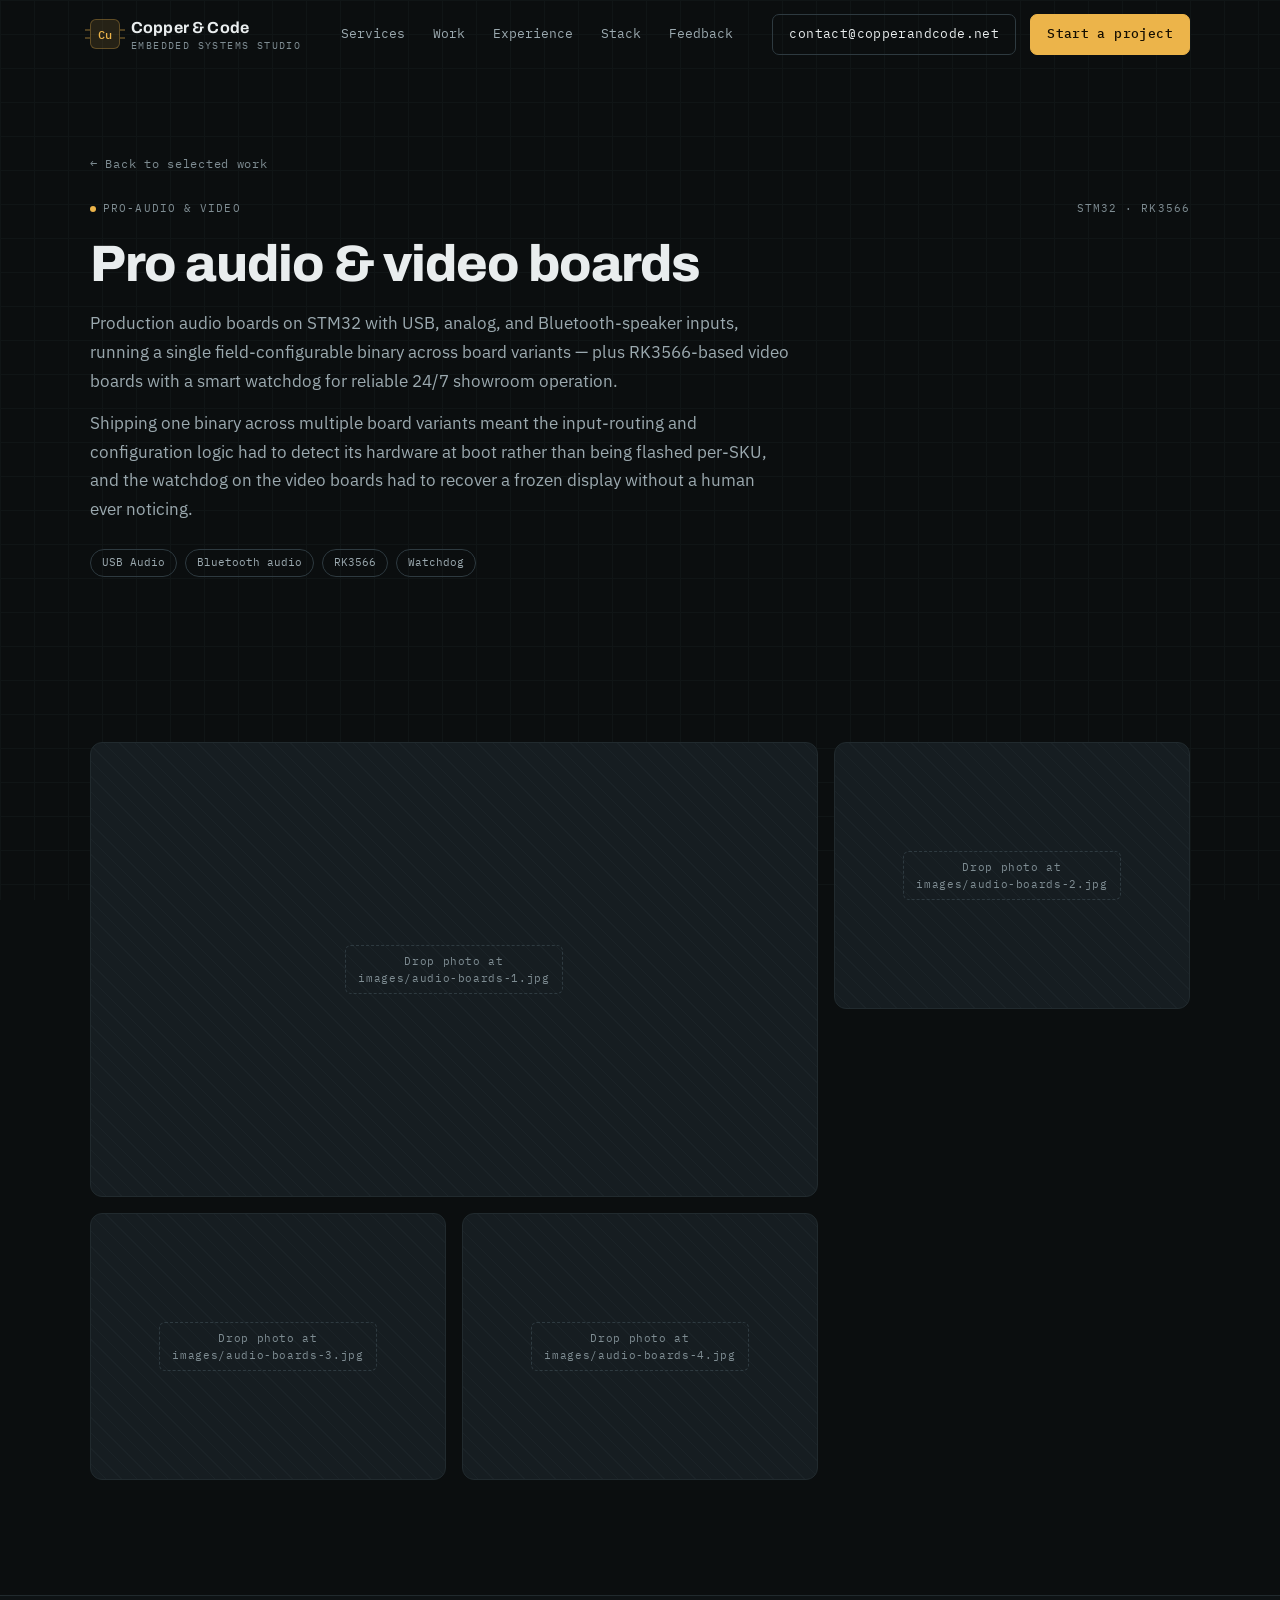
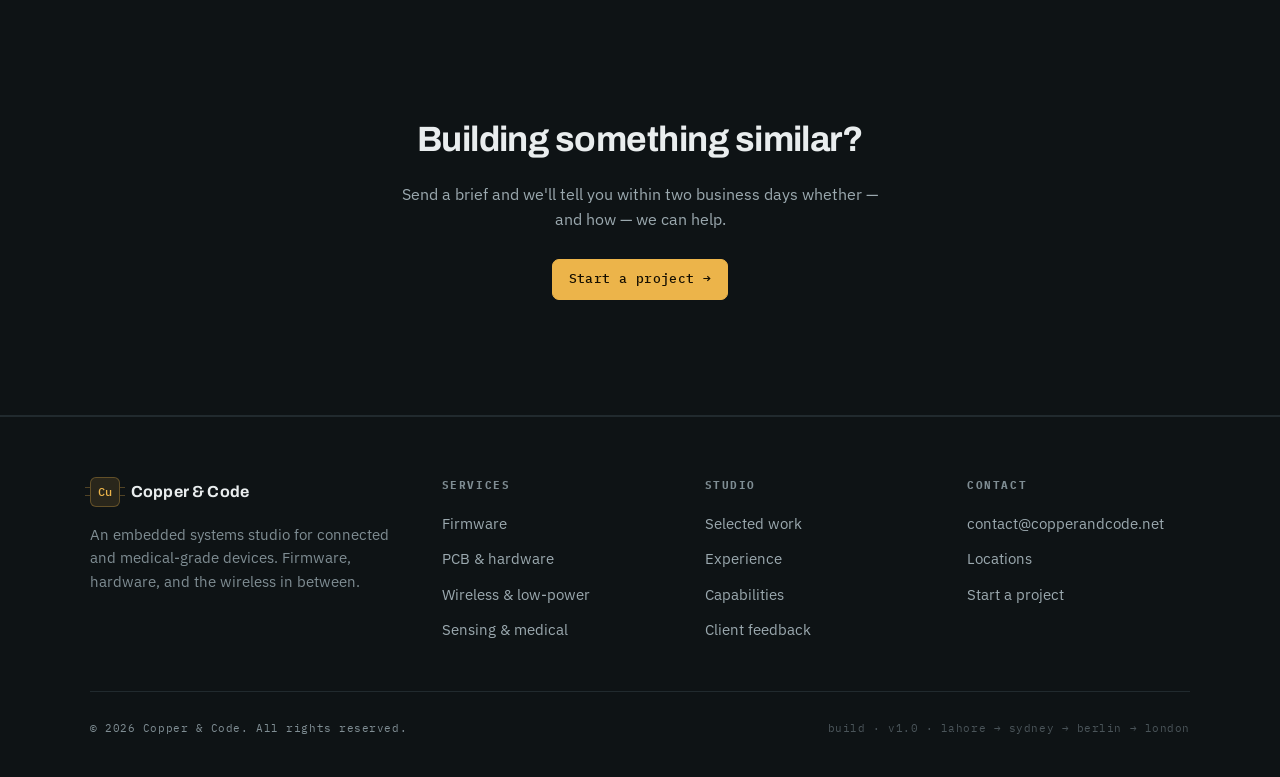
==== work/audio-video-boards.html @ 173a975a "email switch" ====
<!DOCTYPE html>
<html lang="en">
<head>
<meta charset="UTF-8">
<meta name="viewport" content="width=device-width, initial-scale=1.0">
<title>Pro Audio &amp; Video Boards — Copper &amp; Code</title>
<meta name="description" content="Production audio boards on STM32 with USB, analog, and Bluetooth-speaker inputs, plus RK3566-based video boards for 24/7 showroom operation.">
<link rel="preconnect" href="https://fonts.googleapis.com">
<link rel="preconnect" href="https://fonts.gstatic.com" crossorigin>
<link href="https://fonts.googleapis.com/css2?family=Archivo:wght@500;600;700;800&family=IBM+Plex+Mono:wght@400;500&family=IBM+Plex+Sans:wght@400;500;600&display=swap" rel="stylesheet">
<link rel="stylesheet" href="../styles.css">
</head>
<body>

<nav class="nav" id="nav">
  <div class="nav-inner">
    <a href="../index.html#top" class="brand">
      <span class="chip">Cu</span>
      <span>Copper&nbsp;&amp;&nbsp;Code<small>Embedded Systems Studio</small></span>
    </a>
    <div class="nav-links" id="navLinks">
      <a href="../index.html#services">Services</a>
      <a href="../index.html#work">Work</a>
      <a href="../index.html#experience">Experience</a>
      <a href="../index.html#stack">Stack</a>
      <a href="../index.html#feedback">Feedback</a>
    </div>
    <div class="nav-cta">
      <a href="../index.html#contact" class="btn btn-ghost">contact@copperandcode.net</a>
      <a href="../index.html#contact" class="btn btn-primary">Start a project</a>
      <button class="hamburger" id="hamburger" aria-label="Toggle menu" aria-expanded="false">
        <span></span><span></span><span></span>
      </button>
    </div>
  </div>
</nav>

<header class="detail-hero">
  <div class="wrap">
    <a class="detail-back reveal" href="../index.html#work">← Back to selected work</a>
    <div class="work-meta reveal"><span><span class="dot"></span>Pro-audio &amp; video</span><span>STM32 · RK3566</span></div>
    <h1 class="reveal">Pro audio &amp; video boards</h1>
    <p class="detail-lede reveal">Production audio boards on STM32 with USB, analog, and Bluetooth-speaker inputs, running a single field-configurable binary across board variants — plus RK3566-based video boards with a smart watchdog for reliable 24/7 showroom operation.</p>
    <p class="detail-lede reveal">Shipping one binary across multiple board variants meant the input-routing and configuration logic had to detect its hardware at boot rather than being flashed per-SKU, and the watchdog on the video boards had to recover a frozen display without a human ever noticing.</p>
    <div class="tags reveal"><span class="tag">USB Audio</span><span class="tag">Bluetooth audio</span><span class="tag">RK3566</span><span class="tag">Watchdog</span></div>
  </div>
</header>

<section class="section">
  <div class="wrap">
    <div class="gallery reveal">
      <div class="gallery-item wide">
        <span class="media-hint">Drop photo at<br>images/audio-boards-1.jpg</span>
        <img src="../images/audio-boards-1.jpg" alt="Pro audio and video boards — photo 1" loading="lazy" onerror="this.style.display='none'">
      </div>
      <div class="gallery-item">
        <span class="media-hint">Drop photo at<br>images/audio-boards-2.jpg</span>
        <img src="../images/audio-boards-2.jpg" alt="Pro audio and video boards — photo 2" loading="lazy" onerror="this.style.display='none'">
      </div>
      <div class="gallery-item">
        <span class="media-hint">Drop photo at<br>images/audio-boards-3.jpg</span>
        <img src="../images/audio-boards-3.jpg" alt="Pro audio and video boards — photo 3" loading="lazy" onerror="this.style.display='none'">
      </div>
      <div class="gallery-item">
        <span class="media-hint">Drop photo at<br>images/audio-boards-4.jpg</span>
        <img src="../images/audio-boards-4.jpg" alt="Pro audio and video boards — photo 4" loading="lazy" onerror="this.style.display='none'">
      </div>
    </div>
  </div>
</section>

<section class="section alt">
  <div class="wrap detail-cta reveal">
    <h2>Building something similar?</h2>
    <p>Send a brief and we'll tell you within two business days whether — and how — we can help.</p>
    <a href="../index.html#contact" class="btn btn-primary">Start a project →</a>
  </div>
</section>

<footer class="footer">
  <div class="wrap">
    <div class="footer-grid">
      <div class="footer-brand">
        <a href="../index.html#top" class="brand"><span class="chip">Cu</span><span>Copper&nbsp;&amp;&nbsp;Code</span></a>
        <p>An embedded systems studio for connected and medical-grade devices. Firmware, hardware, and the wireless in between.</p>
      </div>
      <div>
        <h4>Services</h4>
        <ul>
          <li><a href="../index.html#services">Firmware</a></li>
          <li><a href="../index.html#services">PCB &amp; hardware</a></li>
          <li><a href="../index.html#services">Wireless &amp; low-power</a></li>
          <li><a href="../index.html#services">Sensing &amp; medical</a></li>
        </ul>
      </div>
      <div>
        <h4>Studio</h4>
        <ul>
          <li><a href="../index.html#work">Selected work</a></li>
          <li><a href="../index.html#experience">Experience</a></li>
          <li><a href="../index.html#stack">Capabilities</a></li>
          <li><a href="../index.html#feedback">Client feedback</a></li>
        </ul>
      </div>
      <div>
        <h4>Contact</h4>
        <ul>
          <li><a href="mailto:contact@copperandcode.net">contact@copperandcode.net</a></li>
          <li><a href="../index.html#studio">Locations</a></li>
          <li><a href="../index.html#contact">Start a project</a></li>
        </ul>
      </div>
    </div>
    <div class="footer-bottom">
      <p>© 2026 Copper &amp; Code. All rights reserved.</p>
      <span class="build">build · v1.0 · lahore → sydney → berlin → london</span>
    </div>
  </div>
</footer>

<script src="../main.js"></script>
</body>
</html>
---- styles.css ----
:root{
  --ink:#0B0E0F;
  --ink-2:#0E1315;
  --panel:#12181B;
  --panel-2:#161D21;
  --line:#212A2E;
  --line-2:#2E3A40;
  --mist:#7F8D93;
  --mist-2:#9BA9AF;
  --paper:#E9EDEE;
  --gold:#ECB44A;
  --gold-2:#F4C766;
  --gold-soft:rgba(236,180,74,0.12);
  --gold-line:rgba(236,180,74,0.30);
  --font-display:'Archivo',system-ui,sans-serif;
  --font-body:'IBM Plex Sans',system-ui,sans-serif;
  --font-mono:'IBM Plex Mono',ui-monospace,monospace;
  --maxw:1180px;
  --pad:clamp(20px,5vw,40px);
}

*{box-sizing:border-box;margin:0;padding:0}
html{scroll-behavior:smooth}
body{
  font-family:var(--font-body);
  background:var(--ink);
  color:var(--paper);
  line-height:1.6;
  -webkit-font-smoothing:antialiased;
  overflow-x:hidden;
}
/* faint engineering-paper graticule over the whole page */
body::before{
  content:"";
  position:fixed;
  inset:0;
  background-image:
    linear-gradient(var(--line) 1px,transparent 1px),
    linear-gradient(90deg,var(--line) 1px,transparent 1px);
  background-size:34px 34px;
  opacity:.28;
  pointer-events:none;
  z-index:0;
}
img{max-width:100%;display:block}
a{color:inherit;text-decoration:none}
button{font-family:inherit;cursor:pointer}

.wrap{max-width:var(--maxw);margin:0 auto;padding-left:var(--pad);padding-right:var(--pad);position:relative;z-index:1}

.mono{font-family:var(--font-mono)}
.eyebrow{
  font-family:var(--font-mono);
  font-size:12px;
  letter-spacing:.18em;
  text-transform:uppercase;
  color:var(--gold);
}
:focus-visible{outline:2px solid var(--gold);outline-offset:3px;border-radius:2px}

/* ---------- NAV ---------- */
.nav{
  position:fixed;top:0;left:0;right:0;z-index:50;
  transition:background .3s ease,border-color .3s ease,backdrop-filter .3s ease;
  border-bottom:1px solid transparent;
}
.nav.scrolled{
  background:rgba(11,14,15,.82);
  backdrop-filter:blur(12px);
  border-bottom:1px solid var(--line);
}
.nav-inner{max-width:var(--maxw);margin:0 auto;padding:14px var(--pad);display:flex;align-items:center;justify-content:space-between;gap:20px}
.brand{display:flex;align-items:center;gap:11px;font-family:var(--font-display);font-weight:700;letter-spacing:.01em;font-size:16px}
.chip{
  width:30px;height:30px;flex:none;
  border:1.5px solid var(--gold-line);
  border-radius:6px;
  display:grid;place-items:center;
  font-family:var(--font-mono);font-size:12px;font-weight:500;color:var(--gold);
  background:var(--gold-soft);
  position:relative;
}
.chip::before,.chip::after{content:"";position:absolute;width:5px;height:1.5px;background:var(--gold-line)}
.chip::before{left:-6px;top:9px;box-shadow:0 8px 0 var(--gold-line)}
.chip::after{right:-6px;top:9px;box-shadow:0 8px 0 var(--gold-line)}
.brand small{display:block;font-family:var(--font-mono);font-weight:400;font-size:10px;letter-spacing:.14em;color:var(--mist);text-transform:uppercase;margin-top:-3px}
.nav-links{display:flex;align-items:center;gap:28px}
.nav-links a{font-family:var(--font-mono);font-size:13px;color:var(--mist-2);transition:color .2s}
.nav-links a:hover{color:var(--paper)}
.btn{
  font-family:var(--font-mono);font-size:13px;letter-spacing:.03em;
  padding:9px 16px;border-radius:7px;transition:all .2s ease;display:inline-flex;align-items:center;gap:8px;
}
.btn-primary{background:var(--gold);color:#160F00;font-weight:500;border:1px solid var(--gold)}
.btn-primary:hover{background:var(--gold-2);border-color:var(--gold-2);box-shadow:0 0 24px var(--gold-soft)}
.btn-ghost{border:1px solid var(--line-2);color:var(--paper)}
.btn-ghost:hover{border-color:var(--gold-line);color:var(--gold)}
.nav-cta{display:flex;align-items:center;gap:14px}
.hamburger{display:none;width:40px;height:38px;border:1px solid var(--line-2);border-radius:7px;background:transparent;color:var(--paper);flex-direction:column;justify-content:center;align-items:center;gap:4px}
.hamburger span{display:block;width:16px;height:1.5px;background:currentColor;transition:.2s}

/* ---------- HERO ---------- */
.hero{padding:150px 0 60px}
.hero-eyebrow{margin-bottom:22px}
.hero h1{
  font-family:var(--font-display);
  font-weight:800;
  font-size:clamp(2.4rem,6.2vw,4.6rem);
  line-height:1.02;
  letter-spacing:-.02em;
  max-width:16ch;
}
.hero h1 em{font-style:normal;color:var(--gold)}
.hero-sub{margin-top:26px;font-size:clamp(1rem,1.6vw,1.18rem);color:var(--mist-2);max-width:60ch}
.hero-actions{margin-top:34px;display:flex;flex-wrap:wrap;gap:14px}
.hero-actions .btn{padding:13px 22px;font-size:14px}

/* hero readout panel */
.readout-panel{margin-top:50px;border:1px solid var(--line);border-radius:12px;overflow:hidden;background:var(--panel);box-shadow:0 24px 70px -50px rgba(0,0,0,.9)}
.readout-head{display:flex;justify-content:space-between;align-items:center;padding:13px 16px;border-bottom:1px solid var(--line);font-family:var(--font-mono);font-size:11px;letter-spacing:.12em;text-transform:uppercase}
.readout-head .rh-left{display:flex;align-items:center;gap:9px;color:var(--gold)}
.readout-head .rh-right{color:#4a5459}
.hero-readouts{display:grid;grid-template-columns:repeat(5,1fr);gap:1px;background:var(--line)}
.led{width:8px;height:8px;border-radius:50%;background:var(--gold);position:relative}
.led::after{content:"";position:absolute;inset:-4px;border-radius:50%;border:1px solid var(--gold);opacity:.6;animation:ping 2s ease-out infinite}
@keyframes ping{0%{transform:scale(.7);opacity:.7}80%,100%{transform:scale(2.1);opacity:0}}
.ro{background:var(--panel);padding:16px 18px}
.ro .k{font-family:var(--font-mono);font-size:10px;letter-spacing:.14em;color:var(--mist);text-transform:uppercase}
.ro .v{font-family:var(--font-mono);font-size:13px;color:var(--paper);margin-top:6px}
.ro .v b{color:var(--gold);font-weight:500}

/* ---------- TICKER ---------- */
.ticker{border-top:1px solid var(--line);border-bottom:1px solid var(--line);background:var(--ink-2);overflow:hidden;margin-top:64px;position:relative;z-index:1}
.ticker-track{display:flex;gap:0;white-space:nowrap;animation:scroll 40s linear infinite;width:max-content}
.ticker:hover .ticker-track{animation-play-state:paused}
.ticker-item{font-family:var(--font-mono);font-size:13px;color:var(--mist-2);padding:14px 26px;display:inline-flex;align-items:center;gap:26px}
.ticker-item::after{content:"◈";color:var(--gold);font-size:9px}
@keyframes scroll{from{transform:translateX(0)}to{transform:translateX(-50%)}}

/* ---------- SECTION SHELL ---------- */
.section{padding:clamp(72px,9vw,120px) 0;position:relative;z-index:1}
.section.alt{background:var(--ink-2);border-top:1px solid var(--line);border-bottom:1px solid var(--line)}
.sec-head{display:flex;align-items:flex-end;justify-content:space-between;gap:30px;margin-bottom:52px;flex-wrap:wrap}
.sec-head .idx{font-family:var(--font-mono);font-size:12px;color:var(--gold);letter-spacing:.18em}
.sec-head h2{font-family:var(--font-display);font-weight:700;font-size:clamp(1.8rem,3.6vw,2.7rem);letter-spacing:-.015em;line-height:1.08;margin-top:12px;max-width:18ch}
.sec-head .lede{color:var(--mist-2);max-width:44ch;font-size:1rem}

/* ---------- SERVICES ---------- */
.svc-grid{display:grid;grid-template-columns:repeat(2,1fr);gap:1px;background:var(--line);border:1px solid var(--line);border-radius:14px;overflow:hidden}
.svc{background:var(--panel);padding:clamp(26px,3vw,40px);transition:background .25s ease;position:relative}
.svc:hover{background:var(--panel-2)}
.svc:hover .svc-ref{color:var(--gold);border-color:var(--gold-line)}
.svc-top{display:flex;align-items:center;gap:14px;margin-bottom:20px}
.svc-ref{font-family:var(--font-mono);font-size:12px;color:var(--mist);border:1px solid var(--line-2);border-radius:5px;padding:3px 8px;transition:.25s}
.svc h3{font-family:var(--font-display);font-weight:700;font-size:1.3rem;letter-spacing:-.01em}
.svc p{color:var(--mist-2);font-size:.97rem;margin-bottom:20px}
.tags{display:flex;flex-wrap:wrap;gap:8px}
.tag{font-family:var(--font-mono);font-size:11px;color:var(--mist-2);border:1px solid var(--line-2);border-radius:20px;padding:4px 11px}

/* ---------- WORK ---------- */
.work-grid{display:grid;grid-template-columns:repeat(2,1fr);gap:18px}
.work{
  border:1px solid var(--line);border-radius:14px;background:var(--panel);
  padding:clamp(24px,3vw,34px);transition:transform .3s ease,border-color .3s ease,box-shadow .3s ease;
  display:flex;flex-direction:column;gap:16px;
}
.work:hover{transform:translateY(-4px);border-color:var(--gold-line);box-shadow:0 24px 60px -40px rgba(236,180,74,.35)}
.work-meta{display:flex;justify-content:space-between;align-items:center;font-family:var(--font-mono);font-size:11px;letter-spacing:.1em;color:var(--mist);text-transform:uppercase}
.work-meta .dot{width:6px;height:6px;border-radius:50%;background:var(--gold);display:inline-block;margin-right:7px}
.work h3{font-family:var(--font-display);font-weight:700;font-size:1.35rem;letter-spacing:-.01em}
.work p{color:var(--mist-2);font-size:.96rem;flex:1}
.work-media{
  position:relative;aspect-ratio:16/10;border-radius:10px;overflow:hidden;
  background:var(--panel-2);border:1px solid var(--line);display:grid;place-items:center;
  background-image:repeating-linear-gradient(45deg,transparent 0 10px,rgba(46,58,64,.18) 10px 11px);
}
.media-hint{
  position:absolute;font-family:var(--font-mono);font-size:11px;letter-spacing:.06em;color:var(--mist);
  border:1px dashed var(--line-2);border-radius:6px;padding:7px 12px;text-align:center;line-height:1.5;
}
.work-media img{position:absolute;inset:0;width:100%;height:100%;object-fit:cover;display:block}

/* ---------- STACK MATRIX ---------- */
.matrix{border:1px solid var(--line);border-radius:14px;overflow:hidden}
.mrow{display:grid;grid-template-columns:200px 1fr;gap:0;border-bottom:1px solid var(--line);background:var(--panel)}
.mrow:last-child{border-bottom:none}
.mrow:hover{background:var(--panel-2)}
.mrow .mkey{padding:20px 24px;font-family:var(--font-mono);font-size:12px;letter-spacing:.08em;color:var(--gold);text-transform:uppercase;border-right:1px solid var(--line);display:flex;align-items:center}
.mrow .mval{padding:18px 24px;display:flex;flex-wrap:wrap;gap:8px;align-items:center}

/* ---------- PROCESS ---------- */
.steps{display:flex;flex-direction:column}
.step{display:grid;grid-template-columns:110px 1fr;gap:clamp(20px,4vw,60px);padding:30px 0;border-top:1px solid var(--line);align-items:baseline}
.step:last-child{border-bottom:1px solid var(--line)}
.step-n{font-family:var(--font-mono);font-size:14px;color:var(--gold);letter-spacing:.05em;position:relative;padding-left:20px}
.step-n::before{content:"";position:absolute;left:0;top:6px;width:8px;height:8px;background:var(--gold);border-radius:1px}
.step-body h3{font-family:var(--font-display);font-weight:700;font-size:1.4rem;letter-spacing:-.01em;margin-bottom:8px}
.step-body p{color:var(--mist-2);max-width:60ch}

/* ---------- LOCATIONS ---------- */
.loc-lede{color:var(--mist-2);max-width:56ch;margin-bottom:44px;font-size:1.05rem}
.loc-grid{display:grid;grid-template-columns:repeat(4,1fr);gap:16px}
.loc{border:1px solid var(--line);border-radius:12px;background:var(--panel);padding:24px;transition:border-color .25s}
.loc:hover{border-color:var(--gold-line)}
.loc.hq{border-color:var(--gold-line);background:linear-gradient(180deg,var(--gold-soft),var(--panel))}
.loc-role{font-family:var(--font-mono);font-size:10px;letter-spacing:.16em;text-transform:uppercase;color:var(--gold);margin-bottom:16px;display:flex;align-items:center;gap:7px}
.loc-city{font-family:var(--font-display);font-weight:700;font-size:1.3rem}
.loc-country{font-family:var(--font-mono);font-size:12px;color:var(--mist);margin-top:2px}
.loc-addr{color:var(--mist-2);font-size:.9rem;margin-top:16px;line-height:1.5}
.loc-tz{font-family:var(--font-mono);font-size:11px;color:var(--mist);margin-top:14px;padding-top:14px;border-top:1px solid var(--line);letter-spacing:.06em}

/* ---------- CONTACT ---------- */
.contact-grid{display:grid;grid-template-columns:.85fr 1.15fr;gap:clamp(32px,5vw,72px);align-items:start}
.contact-info h2{font-family:var(--font-display);font-weight:700;font-size:clamp(1.9rem,3.8vw,2.8rem);letter-spacing:-.015em;line-height:1.05}
.contact-info p{color:var(--mist-2);margin-top:20px;max-width:38ch}
.contact-direct{margin-top:36px;border:1px solid var(--line);border-radius:12px;background:var(--panel);padding:22px}
.contact-direct .k{font-family:var(--font-mono);font-size:11px;letter-spacing:.14em;color:var(--mist);text-transform:uppercase}
.contact-direct a{font-family:var(--font-mono);font-size:15px;color:var(--gold);margin-top:6px;display:inline-block}
.status{display:flex;align-items:center;gap:10px;margin-top:22px;font-family:var(--font-mono);font-size:12px;color:var(--mist-2);letter-spacing:.05em}

form{display:grid;gap:16px}
.field{display:grid;gap:7px}
.frow{display:grid;grid-template-columns:1fr 1fr;gap:16px}
label{font-family:var(--font-mono);font-size:11px;letter-spacing:.12em;text-transform:uppercase;color:var(--mist)}
input,select,textarea{
  font-family:var(--font-body);font-size:15px;color:var(--paper);
  background:var(--panel-2);border:1px solid var(--line-2);border-radius:8px;
  padding:13px 14px;transition:border-color .2s,box-shadow .2s;width:100%;
}
input::placeholder,textarea::placeholder{color:#5a656a}
input:focus,select:focus,textarea:focus{outline:none;border-color:var(--gold-line);box-shadow:0 0 0 3px var(--gold-soft)}
textarea{resize:vertical;min-height:120px}
select{appearance:none;background-image:url("data:image/svg+xml,%3Csvg xmlns='http://www.w3.org/2000/svg' width='12' height='8' viewBox='0 0 12 8'%3E%3Cpath fill='%23ECB44A' d='M6 8 0 0h12z'/%3E%3C/svg%3E");background-repeat:no-repeat;background-position:right 16px center;padding-right:40px}
.submit{margin-top:4px}
.submit .btn-primary{width:100%;justify-content:center;padding:15px;font-size:14px}
.form-note{font-family:var(--font-mono);font-size:12px;color:var(--gold);min-height:18px;letter-spacing:.03em}

/* ---------- WORK LINK CUE ---------- */
.work-open{margin-top:2px;font-family:var(--font-mono);font-size:11px;letter-spacing:.08em;text-transform:uppercase;color:var(--mist);display:flex;align-items:center;gap:6px;transition:color .25s ease,gap .25s ease}
.work:hover .work-open{color:var(--gold);gap:10px}

/* ---------- STATS ---------- */
.stats{display:grid;grid-template-columns:repeat(4,1fr);gap:1px;background:var(--line);border:1px solid var(--line);border-radius:12px;overflow:hidden;margin-bottom:38px}
.stat{background:var(--panel);padding:24px 22px}
.stat .num{font-family:var(--font-display);font-weight:800;font-size:clamp(1.5rem,2.4vw,2rem);color:var(--gold);letter-spacing:-.01em;line-height:1}
.stat .lbl{font-family:var(--font-mono);font-size:11px;color:var(--mist);letter-spacing:.08em;text-transform:uppercase;margin-top:10px;line-height:1.4}

/* ---------- EXPERIENCE ---------- */
.xp-intro{color:var(--mist-2);max-width:64ch;font-size:1.05rem;margin-bottom:34px}
.xp{border:1px solid var(--line);border-radius:14px;overflow:hidden}
.xp-row{display:grid;grid-template-columns:250px 1fr;border-bottom:1px solid var(--line);background:var(--panel);transition:background .25s ease}
.xp-row:last-child{border-bottom:none}
.xp-row:hover{background:var(--panel-2)}
.xp-left{padding:24px;border-right:1px solid var(--line)}
.xp-when{font-family:var(--font-mono);font-size:11px;color:var(--gold);letter-spacing:.06em}
.xp-co{font-family:var(--font-display);font-weight:700;font-size:1.05rem;margin-top:7px;line-height:1.25}
.xp-right{padding:24px}
.xp-role{font-family:var(--font-mono);font-size:12px;color:var(--paper);letter-spacing:.03em;margin-bottom:8px}
.xp-right p{color:var(--mist-2);font-size:.95rem;max-width:64ch}
.xp-edu{margin-top:24px;font-family:var(--font-mono);font-size:12px;color:var(--mist);letter-spacing:.03em;line-height:1.7}
.xp-edu b{color:var(--gold);font-weight:500}

/* ---------- TESTIMONIALS ---------- */
.quotes{display:grid;grid-template-columns:repeat(3,1fr);gap:16px;margin-bottom:54px}
.quote{border:1px solid var(--line);border-radius:14px;background:var(--panel);padding:28px;display:flex;flex-direction:column;gap:18px;transition:border-color .25s ease}
.quote:hover{border-color:var(--gold-line)}
.quote-stars{color:var(--gold);font-size:14px;letter-spacing:3px}
.quote p{color:var(--paper);font-size:1rem;line-height:1.6;flex:1}
.quote-by{border-top:1px solid var(--line);padding-top:16px}
.quote-name{font-family:var(--font-display);font-weight:700;font-size:1rem}
.quote-role{font-family:var(--font-mono);font-size:11px;color:var(--mist);letter-spacing:.05em;margin-top:4px}

/* ---------- FEEDBACK FORM ---------- */
.feedback-form{border:1px solid var(--line);border-radius:14px;background:var(--panel);padding:clamp(26px,4vw,42px);max-width:740px;margin:0 auto}
.fb-head{margin-bottom:24px}
.fb-head h3{font-family:var(--font-display);font-weight:700;font-size:1.5rem;letter-spacing:-.01em}
.fb-head p{color:var(--mist-2);margin-top:9px;font-size:.95rem;max-width:52ch}
.stars{display:flex;gap:8px}
.star{width:38px;height:38px;border:1px solid var(--line-2);border-radius:8px;background:var(--panel-2);color:#3a444a;font-size:17px;display:grid;place-items:center;transition:.15s ease}
.star:hover{border-color:var(--gold-line);color:var(--gold-2)}
.star.on{color:var(--gold);border-color:var(--gold-line);background:var(--gold-soft)}

@media(max-width:900px){
  .stats{grid-template-columns:repeat(2,1fr)}
  .quotes{grid-template-columns:1fr}
  .xp-row{grid-template-columns:1fr}
  .xp-left{border-right:none;border-bottom:1px solid var(--line)}
}

/* ---------- FOOTER ---------- */
.footer{border-top:1px solid var(--line);padding:60px 0 40px;background:var(--ink-2);position:relative;z-index:1}
.footer-grid{display:grid;grid-template-columns:1.4fr 1fr 1fr 1fr;gap:40px;margin-bottom:48px}
.footer-brand p{color:var(--mist);font-size:.92rem;margin-top:16px;max-width:34ch}
.footer h4{font-family:var(--font-mono);font-size:11px;letter-spacing:.14em;text-transform:uppercase;color:var(--mist);margin-bottom:16px}
.footer ul{list-style:none;display:grid;gap:10px}
.footer ul a{color:var(--mist-2);font-size:.92rem;transition:color .2s}
.footer ul a:hover{color:var(--gold)}
.footer-bottom{border-top:1px solid var(--line);padding-top:28px;display:flex;justify-content:space-between;align-items:center;flex-wrap:wrap;gap:14px}
.footer-bottom p,.footer-bottom .build{font-family:var(--font-mono);font-size:11px;color:var(--mist);letter-spacing:.05em}
.footer-bottom .build{color:#4a5459}

/* ---------- REVEAL ---------- */
.reveal{opacity:0;transform:translateY(22px);transition:opacity .7s cubic-bezier(.2,.7,.3,1),transform .7s cubic-bezier(.2,.7,.3,1)}
.reveal.in{opacity:1;transform:none}

/* ---------- RESPONSIVE ---------- */
@media(max-width:900px){
  .nav-links{
    position:absolute;top:100%;left:0;right:0;
    flex-direction:column;align-items:flex-start;gap:0;
    background:rgba(11,14,15,.97);backdrop-filter:blur(12px);
    border-bottom:1px solid var(--line);
    max-height:0;overflow:hidden;transition:max-height .3s ease;
  }
  .nav-links.open{max-height:340px}
  .nav-links a{padding:16px var(--pad);width:100%;border-top:1px solid var(--line);font-size:14px}
  .hamburger{display:flex}
  .nav-cta .btn-ghost{display:none}
  .svc-grid,.work-grid{grid-template-columns:1fr}
  .loc-grid{grid-template-columns:repeat(2,1fr)}
  .hero-readouts{grid-template-columns:repeat(2,1fr)}
  .contact-grid{grid-template-columns:1fr}
  .footer-grid{grid-template-columns:1fr 1fr}
  .mrow{grid-template-columns:1fr}
  .mrow .mkey{border-right:none;border-bottom:1px solid var(--line);padding-bottom:14px}
}
@media(max-width:560px){
  .frow{grid-template-columns:1fr}
  .loc-grid,.footer-grid{grid-template-columns:1fr}
  .step{grid-template-columns:1fr;gap:12px}
  .brand small{display:none}
}

@media(prefers-reduced-motion:reduce){
  html{scroll-behavior:auto}
  *{animation:none!important;transition:none!important}
  .reveal{opacity:1;transform:none}
  .led::after{display:none}
}

/* ---------- PROJECT DETAIL ---------- */
.detail-hero{padding:150px 0 50px}
.detail-back{font-family:var(--font-mono);font-size:12px;color:var(--mist);letter-spacing:.06em;display:inline-flex;align-items:center;gap:7px;transition:color .2s}
.detail-back:hover{color:var(--gold)}
.detail-hero h1{font-family:var(--font-display);font-weight:800;font-size:clamp(2rem,4.4vw,3.2rem);line-height:1.06;letter-spacing:-.02em;max-width:22ch;margin-top:20px}
.detail-lede{margin-top:18px;font-size:1.05rem;color:var(--mist-2);max-width:70ch;line-height:1.7}
.detail-lede + .detail-lede{margin-top:14px}
.detail-hero .tags{margin-top:26px}
.detail-hero .work-meta{margin-top:24px}

.gallery{display:grid;grid-template-columns:repeat(3,1fr);gap:16px}
.gallery-item{
  position:relative;aspect-ratio:4/3;border-radius:12px;overflow:hidden;
  background:var(--panel-2);border:1px solid var(--line);display:grid;place-items:center;
  background-image:repeating-linear-gradient(45deg,transparent 0 10px,rgba(46,58,64,.18) 10px 11px);
}
.gallery-item.wide{grid-column:span 2;aspect-ratio:8/5}
.gallery-item img{position:absolute;inset:0;width:100%;height:100%;object-fit:cover;display:block}

.detail-cta{text-align:center}
.detail-cta h2{font-family:var(--font-display);font-weight:700;font-size:clamp(1.6rem,3vw,2.2rem);letter-spacing:-.015em}
.detail-cta p{color:var(--mist-2);margin:14px auto 26px;max-width:50ch}

@media(max-width:900px){
  .gallery{grid-template-columns:1fr 1fr}
  .gallery-item.wide{grid-column:span 2}
}
@media(max-width:560px){
  .gallery{grid-template-columns:1fr}
  .gallery-item.wide{grid-column:span 1}
}
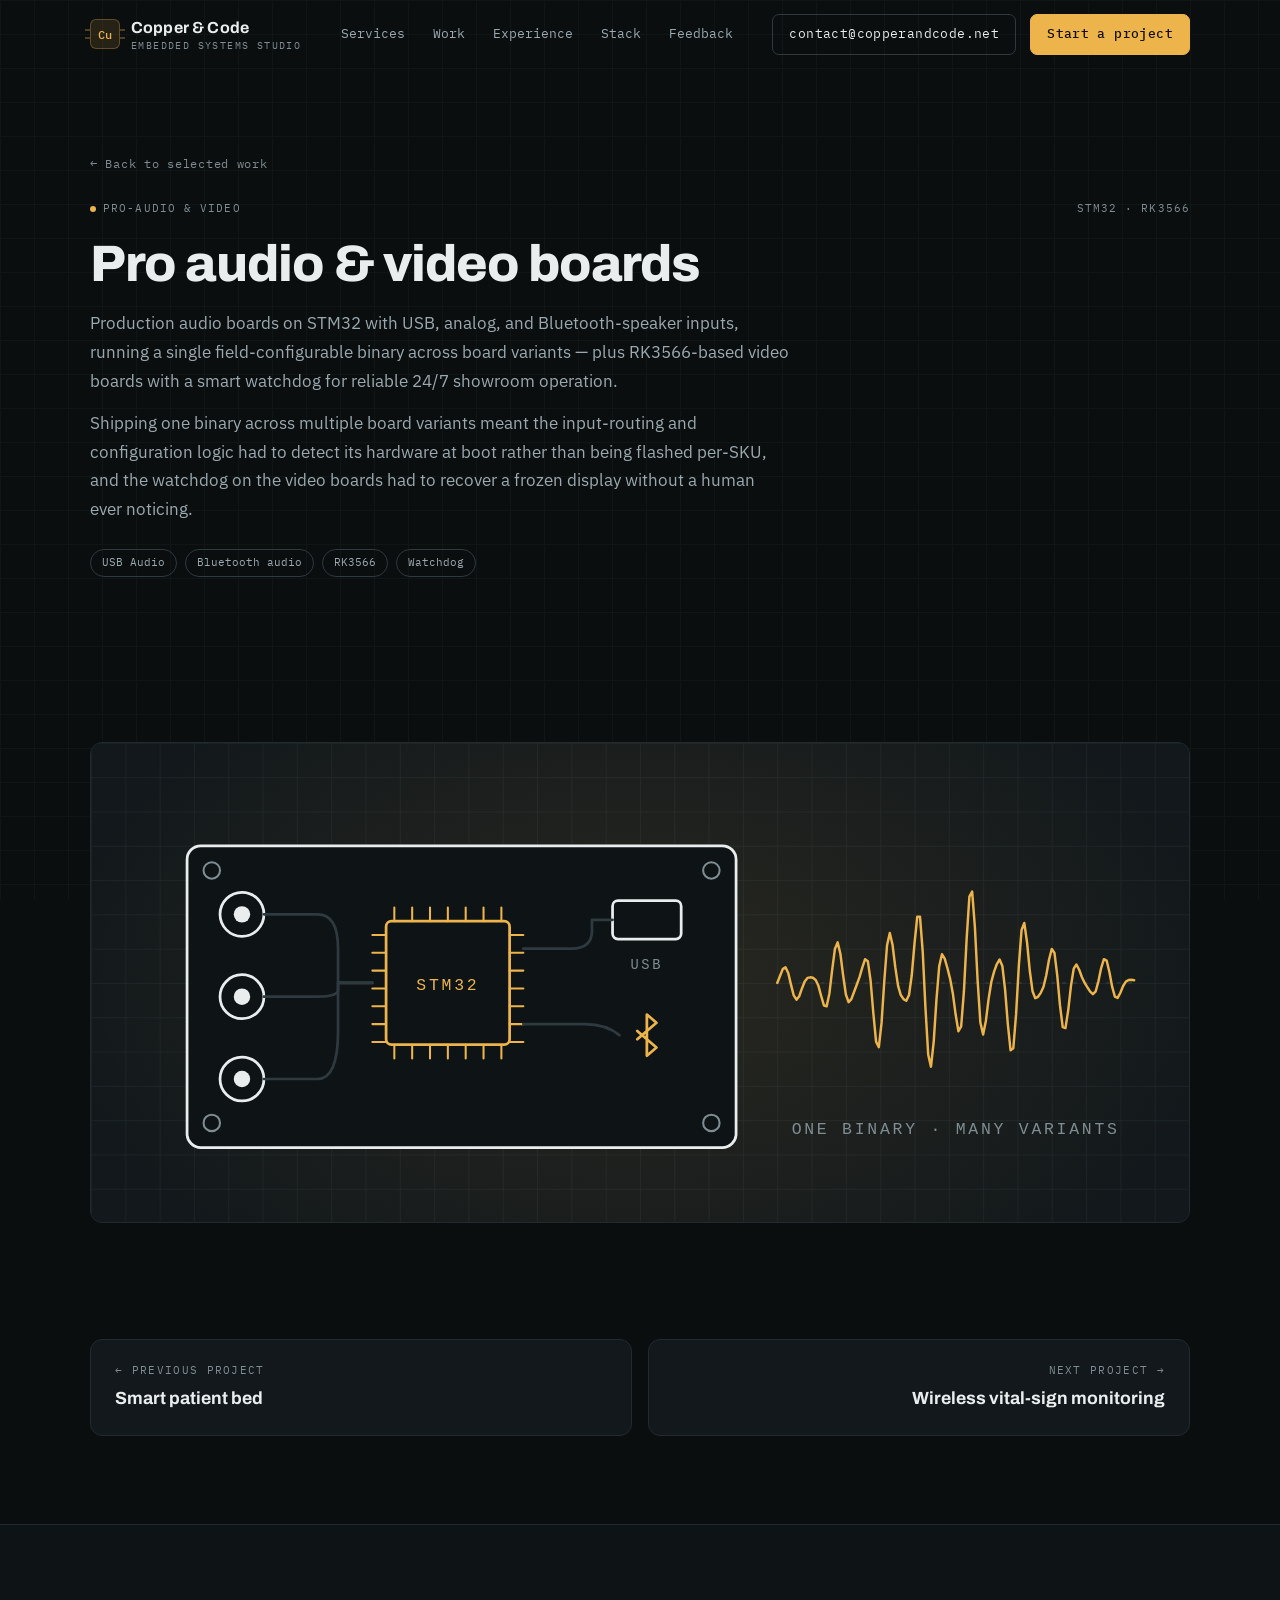
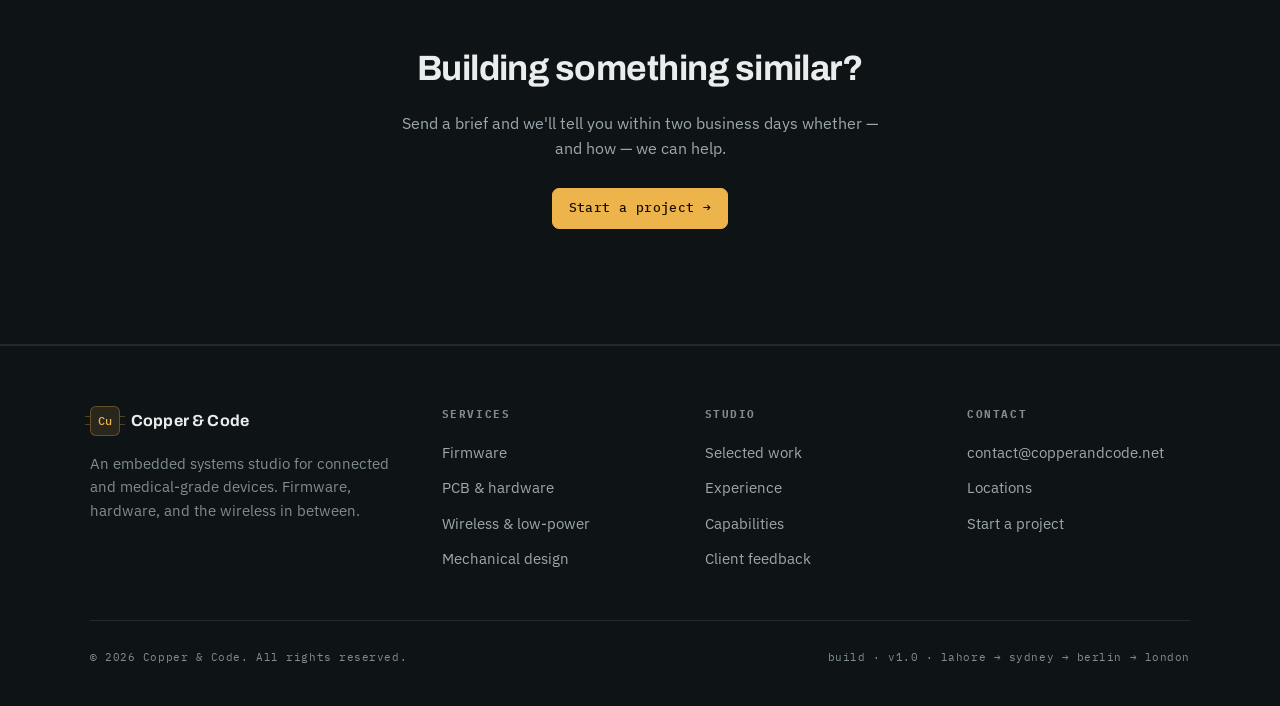
==== commit 837bfb6d: "modifications" ====
--- a/work/audio-video-boards.html
+++ b/work/audio-video-boards.html
@@ -9,8 +9,23 @@
 <link rel="preconnect" href="https://fonts.gstatic.com" crossorigin>
 <link href="https://fonts.googleapis.com/css2?family=Archivo:wght@500;600;700;800&family=IBM+Plex+Mono:wght@400;500&family=IBM+Plex+Sans:wght@400;500;600&display=swap" rel="stylesheet">
 <link rel="stylesheet" href="../styles.css">
+<link rel="icon" href="../favicon.svg" type="image/svg+xml">
+<link rel="canonical" href="https://copperandcode.net/work/audio-video-boards.html">
+<meta name="theme-color" content="#0B0E0F">
+<meta property="og:type" content="article">
+<meta property="og:site_name" content="Copper &amp; Code">
+<meta property="og:title" content="Pro Audio &amp; Video Boards — Copper &amp; Code">
+<meta property="og:description" content="Production audio boards on STM32 with USB, analog, and Bluetooth-speaker inputs, plus RK3566-based video boards for 24/7 showroom operation.">
+<meta property="og:url" content="https://copperandcode.net/work/audio-video-boards.html">
+<meta property="og:image" content="https://copperandcode.net/images/og/audio-video-boards.png">
+<meta property="og:image:width" content="1200">
+<meta property="og:image:height" content="630">
+<meta name="twitter:card" content="summary_large_image">
+<script>document.documentElement.classList.add('js')</script>
 </head>
 <body>
+
+<a class="skip" href="#main">Skip to content</a>
 
 <nav class="nav" id="nav">
   <div class="nav-inner">
@@ -24,16 +39,19 @@
       <a href="../index.html#experience">Experience</a>
       <a href="../index.html#stack">Stack</a>
       <a href="../index.html#feedback">Feedback</a>
+      <a href="../index.html#contact" class="menu-only">Contact</a>
     </div>
     <div class="nav-cta">
-      <a href="../index.html#contact" class="btn btn-ghost">contact@copperandcode.net</a>
+      <a href="mailto:contact@copperandcode.net" class="btn btn-ghost">contact@copperandcode.net</a>
       <a href="../index.html#contact" class="btn btn-primary">Start a project</a>
-      <button class="hamburger" id="hamburger" aria-label="Toggle menu" aria-expanded="false">
+      <button class="hamburger" id="hamburger" aria-label="Toggle menu" aria-controls="navLinks" aria-expanded="false">
         <span></span><span></span><span></span>
       </button>
     </div>
   </div>
 </nav>
+
+<main id="main">
 
 <header class="detail-hero">
   <div class="wrap">
@@ -46,28 +64,34 @@
   </div>
 </header>
 
-<section class="section">
+<section class="section gallery-section">
   <div class="wrap">
     <div class="gallery reveal">
       <div class="gallery-item wide">
-        <span class="media-hint">Drop photo at<br>images/audio-boards-1.jpg</span>
-        <img src="../images/audio-boards-1.jpg" alt="Pro audio and video boards — photo 1" loading="lazy" onerror="this.style.display='none'">
+        <img src="../images/audio-video-boards.svg" alt="Illustration: STM32 audio board with jacks, USB and Bluetooth" loading="lazy" onerror="this.parentNode.classList.add('no-img')">
       </div>
       <div class="gallery-item">
         <span class="media-hint">Drop photo at<br>images/audio-boards-2.jpg</span>
-        <img src="../images/audio-boards-2.jpg" alt="Pro audio and video boards — photo 2" loading="lazy" onerror="this.style.display='none'">
+        <img src="../images/audio-boards-2.jpg" alt="Pro audio and video boards — photo 2" loading="lazy" onerror="this.parentNode.classList.add('no-img')">
       </div>
       <div class="gallery-item">
         <span class="media-hint">Drop photo at<br>images/audio-boards-3.jpg</span>
-        <img src="../images/audio-boards-3.jpg" alt="Pro audio and video boards — photo 3" loading="lazy" onerror="this.style.display='none'">
+        <img src="../images/audio-boards-3.jpg" alt="Pro audio and video boards — photo 3" loading="lazy" onerror="this.parentNode.classList.add('no-img')">
       </div>
       <div class="gallery-item">
         <span class="media-hint">Drop photo at<br>images/audio-boards-4.jpg</span>
-        <img src="../images/audio-boards-4.jpg" alt="Pro audio and video boards — photo 4" loading="lazy" onerror="this.style.display='none'">
+        <img src="../images/audio-boards-4.jpg" alt="Pro audio and video boards — photo 4" loading="lazy" onerror="this.parentNode.classList.add('no-img')">
       </div>
     </div>
   </div>
 </section>
+
+<nav class="section pager-section" aria-label="More projects">
+  <div class="wrap pager">
+    <a class="prev" href="smart-patient-bed.html"><div class="pk">← Previous project</div><div class="pt">Smart patient bed</div></a>
+    <a class="next" href="vital-sign-monitoring.html"><div class="pk">Next project →</div><div class="pt">Wireless vital-sign monitoring</div></a>
+  </div>
+</nav>
 
 <section class="section alt">
   <div class="wrap detail-cta reveal">
@@ -76,6 +100,8 @@
     <a href="../index.html#contact" class="btn btn-primary">Start a project →</a>
   </div>
 </section>
+
+</main>
 
 <footer class="footer">
   <div class="wrap">
@@ -90,7 +116,7 @@
           <li><a href="../index.html#services">Firmware</a></li>
           <li><a href="../index.html#services">PCB &amp; hardware</a></li>
           <li><a href="../index.html#services">Wireless &amp; low-power</a></li>
-          <li><a href="../index.html#services">Sensing &amp; medical</a></li>
+          <li><a href="../index.html#services">Mechanical design</a></li>
         </ul>
       </div>
       <div>
--- a/styles.css
+++ b/styles.css
@@ -20,7 +20,7 @@
 }
 
 *{box-sizing:border-box;margin:0;padding:0}
-html{scroll-behavior:smooth}
+html{scroll-behavior:smooth;scroll-padding-top:72px}
 body{
   font-family:var(--font-body);
   background:var(--ink);
@@ -58,6 +58,17 @@
 }
 :focus-visible{outline:2px solid var(--gold);outline-offset:3px;border-radius:2px}
 
+/* skip link — visible only when focused */
+.skip{position:absolute;left:12px;top:-60px;z-index:100;background:var(--gold);color:#160F00;font-family:var(--font-mono);font-size:13px;padding:10px 14px;border-radius:7px;transition:top .2s}
+.skip:focus{top:12px}
+
+/* Authoring placeholders (bracketed copy, photo hints, unfilled media) are
+   shown only when previewing locally — main.js adds html.dev on localhost/file. */
+html:not(.dev) .placeholder,
+html:not(.dev) .media-hint,
+html:not(.dev) .no-img{display:none!important}
+.no-img img{display:none}
+
 /* ---------- NAV ---------- */
 .nav{
   position:fixed;top:0;left:0;right:0;z-index:50;
@@ -86,10 +97,12 @@
 .brand small{display:block;font-family:var(--font-mono);font-weight:400;font-size:10px;letter-spacing:.14em;color:var(--mist);text-transform:uppercase;margin-top:-3px}
 .nav-links{display:flex;align-items:center;gap:28px}
 .nav-links a{font-family:var(--font-mono);font-size:13px;color:var(--mist-2);transition:color .2s}
-.nav-links a:hover{color:var(--paper)}
+.nav-links a:hover,.nav-links a.active{color:var(--paper)}
+.nav-links a.active{box-shadow:inset 0 -1px 0 var(--gold)}
+.nav-links .menu-only{display:none}
 .btn{
   font-family:var(--font-mono);font-size:13px;letter-spacing:.03em;
-  padding:9px 16px;border-radius:7px;transition:all .2s ease;display:inline-flex;align-items:center;gap:8px;
+  padding:9px 16px;border-radius:7px;transition:all .2s ease;display:inline-flex;align-items:center;gap:8px;white-space:nowrap;
 }
 .btn-primary{background:var(--gold);color:#160F00;font-weight:500;border:1px solid var(--gold)}
 .btn-primary:hover{background:var(--gold-2);border-color:var(--gold-2);box-shadow:0 0 24px var(--gold-soft)}
@@ -98,6 +111,9 @@
 .nav-cta{display:flex;align-items:center;gap:14px}
 .hamburger{display:none;width:40px;height:38px;border:1px solid var(--line-2);border-radius:7px;background:transparent;color:var(--paper);flex-direction:column;justify-content:center;align-items:center;gap:4px}
 .hamburger span{display:block;width:16px;height:1.5px;background:currentColor;transition:.2s}
+.hamburger[aria-expanded="true"] span:nth-child(1){transform:translateY(5.5px) rotate(45deg)}
+.hamburger[aria-expanded="true"] span:nth-child(2){opacity:0}
+.hamburger[aria-expanded="true"] span:nth-child(3){transform:translateY(-5.5px) rotate(-45deg)}
 
 /* ---------- HERO ---------- */
 .hero{padding:150px 0 60px}
@@ -119,9 +135,10 @@
 .readout-panel{margin-top:50px;border:1px solid var(--line);border-radius:12px;overflow:hidden;background:var(--panel);box-shadow:0 24px 70px -50px rgba(0,0,0,.9)}
 .readout-head{display:flex;justify-content:space-between;align-items:center;padding:13px 16px;border-bottom:1px solid var(--line);font-family:var(--font-mono);font-size:11px;letter-spacing:.12em;text-transform:uppercase}
 .readout-head .rh-left{display:flex;align-items:center;gap:9px;color:var(--gold)}
-.readout-head .rh-right{color:#4a5459}
+.readout-head .rh-right{color:var(--mist)}
 .hero-readouts{display:grid;grid-template-columns:repeat(5,1fr);gap:1px;background:var(--line)}
 .led{width:8px;height:8px;border-radius:50%;background:var(--gold);position:relative}
+.led-sm{width:6px;height:6px}
 .led::after{content:"";position:absolute;inset:-4px;border-radius:50%;border:1px solid var(--gold);opacity:.6;animation:ping 2s ease-out infinite}
 @keyframes ping{0%{transform:scale(.7);opacity:.7}80%,100%{transform:scale(2.1);opacity:0}}
 .ro{background:var(--panel);padding:16px 18px}
@@ -141,7 +158,7 @@
 .section{padding:clamp(72px,9vw,120px) 0;position:relative;z-index:1}
 .section.alt{background:var(--ink-2);border-top:1px solid var(--line);border-bottom:1px solid var(--line)}
 .sec-head{display:flex;align-items:flex-end;justify-content:space-between;gap:30px;margin-bottom:52px;flex-wrap:wrap}
-.sec-head .idx{font-family:var(--font-mono);font-size:12px;color:var(--gold);letter-spacing:.18em}
+.sec-head .idx,.contact-info .idx{font-family:var(--font-mono);font-size:12px;color:var(--gold);letter-spacing:.18em}
 .sec-head h2{font-family:var(--font-display);font-weight:700;font-size:clamp(1.8rem,3.6vw,2.7rem);letter-spacing:-.015em;line-height:1.08;margin-top:12px;max-width:18ch}
 .sec-head .lede{color:var(--mist-2);max-width:44ch;font-size:1rem}
 
@@ -211,7 +228,7 @@
 
 /* ---------- CONTACT ---------- */
 .contact-grid{display:grid;grid-template-columns:.85fr 1.15fr;gap:clamp(32px,5vw,72px);align-items:start}
-.contact-info h2{font-family:var(--font-display);font-weight:700;font-size:clamp(1.9rem,3.8vw,2.8rem);letter-spacing:-.015em;line-height:1.05}
+.contact-info h2{margin-top:14px;font-family:var(--font-display);font-weight:700;font-size:clamp(1.9rem,3.8vw,2.8rem);letter-spacing:-.015em;line-height:1.05}
 .contact-info p{color:var(--mist-2);margin-top:20px;max-width:38ch}
 .contact-direct{margin-top:36px;border:1px solid var(--line);border-radius:12px;background:var(--panel);padding:22px}
 .contact-direct .k{font-family:var(--font-mono);font-size:11px;letter-spacing:.14em;color:var(--mist);text-transform:uppercase}
@@ -234,6 +251,8 @@
 .submit{margin-top:4px}
 .submit .btn-primary{width:100%;justify-content:center;padding:15px;font-size:14px}
 .form-note{font-family:var(--font-mono);font-size:12px;color:var(--gold);min-height:18px;letter-spacing:.03em}
+.form-note.err{color:#F08A7E}
+.label-opt{text-transform:none;letter-spacing:0;color:#5a656a}
 
 /* ---------- WORK LINK CUE ---------- */
 .work-open{margin-top:2px;font-family:var(--font-mono);font-size:11px;letter-spacing:.08em;text-transform:uppercase;color:var(--mist);display:flex;align-items:center;gap:6px;transition:color .25s ease,gap .25s ease}
@@ -262,6 +281,7 @@
 
 /* ---------- TESTIMONIALS ---------- */
 .quotes{display:grid;grid-template-columns:repeat(3,1fr);gap:16px;margin-bottom:54px}
+html:not(.dev) .quotes:not(:has(> .quote:not(.placeholder))){display:none}
 .quote{border:1px solid var(--line);border-radius:14px;background:var(--panel);padding:28px;display:flex;flex-direction:column;gap:18px;transition:border-color .25s ease}
 .quote:hover{border-color:var(--gold-line)}
 .quote-stars{color:var(--gold);font-size:14px;letter-spacing:3px}
@@ -276,7 +296,7 @@
 .fb-head h3{font-family:var(--font-display);font-weight:700;font-size:1.5rem;letter-spacing:-.01em}
 .fb-head p{color:var(--mist-2);margin-top:9px;font-size:.95rem;max-width:52ch}
 .stars{display:flex;gap:8px}
-.star{width:38px;height:38px;border:1px solid var(--line-2);border-radius:8px;background:var(--panel-2);color:#3a444a;font-size:17px;display:grid;place-items:center;transition:.15s ease}
+.star{width:38px;height:38px;border:1px solid var(--line-2);border-radius:8px;background:var(--panel-2);color:#5a656a;font-size:17px;display:grid;place-items:center;transition:.15s ease}
 .star:hover{border-color:var(--gold-line);color:var(--gold-2)}
 .star.on{color:var(--gold);border-color:var(--gold-line);background:var(--gold-soft)}
 
@@ -297,11 +317,11 @@
 .footer ul a:hover{color:var(--gold)}
 .footer-bottom{border-top:1px solid var(--line);padding-top:28px;display:flex;justify-content:space-between;align-items:center;flex-wrap:wrap;gap:14px}
 .footer-bottom p,.footer-bottom .build{font-family:var(--font-mono);font-size:11px;color:var(--mist);letter-spacing:.05em}
-.footer-bottom .build{color:#4a5459}
+.footer-bottom .build{color:var(--mist)}
 
 /* ---------- REVEAL ---------- */
-.reveal{opacity:0;transform:translateY(22px);transition:opacity .7s cubic-bezier(.2,.7,.3,1),transform .7s cubic-bezier(.2,.7,.3,1)}
-.reveal.in{opacity:1;transform:none}
+.js .reveal{opacity:0;transform:translateY(22px);transition:opacity .7s cubic-bezier(.2,.7,.3,1),transform .7s cubic-bezier(.2,.7,.3,1)}
+.js .reveal.in{opacity:1;transform:none}
 
 /* ---------- RESPONSIVE ---------- */
 @media(max-width:900px){
@@ -315,10 +335,12 @@
   .nav-links.open{max-height:340px}
   .nav-links a{padding:16px var(--pad);width:100%;border-top:1px solid var(--line);font-size:14px}
   .hamburger{display:flex}
+  .nav-links .menu-only{display:block}
   .nav-cta .btn-ghost{display:none}
   .svc-grid,.work-grid{grid-template-columns:1fr}
   .loc-grid{grid-template-columns:repeat(2,1fr)}
   .hero-readouts{grid-template-columns:repeat(2,1fr)}
+  .ro:last-child:nth-child(odd){grid-column:1/-1}
   .contact-grid{grid-template-columns:1fr}
   .footer-grid{grid-template-columns:1fr 1fr}
   .mrow{grid-template-columns:1fr}
@@ -331,10 +353,14 @@
   .brand small{display:none}
 }
 
+@media(max-width:430px){
+  .nav-cta .btn-primary{display:none}
+}
+
 @media(prefers-reduced-motion:reduce){
   html{scroll-behavior:auto}
   *{animation:none!important;transition:none!important}
-  .reveal{opacity:1;transform:none}
+  .js .reveal{opacity:1;transform:none}
   .led::after{display:none}
 }
 
@@ -355,12 +381,25 @@
   background-image:repeating-linear-gradient(45deg,transparent 0 10px,rgba(46,58,64,.18) 10px 11px);
 }
 .gallery-item.wide{grid-column:span 2;aspect-ratio:8/5}
+html:not(.dev) .gallery-section:not(:has(.gallery-item:not(.no-img))){display:none}
+/* only the cover illustration so far: show it as a full-width banner */
+html:not(.dev) .gallery:not(:has(.gallery-item:not(.wide):not(.no-img))) .gallery-item.wide{grid-column:1/-1;aspect-ratio:16/7}
 .gallery-item img{position:absolute;inset:0;width:100%;height:100%;object-fit:cover;display:block}
 
 .detail-cta{text-align:center}
 .detail-cta h2{font-family:var(--font-display);font-weight:700;font-size:clamp(1.6rem,3vw,2.2rem);letter-spacing:-.015em}
 .detail-cta p{color:var(--mist-2);margin:14px auto 26px;max-width:50ch}
 
+.section.pager-section{padding:0 0 clamp(56px,7vw,88px)}
+.pager{display:grid;grid-template-columns:1fr 1fr;gap:16px}
+.pager a{border:1px solid var(--line);border-radius:12px;background:var(--panel);padding:22px 24px;transition:border-color .25s ease}
+.pager a:hover{border-color:var(--gold-line)}
+.pager .pk{font-family:var(--font-mono);font-size:11px;letter-spacing:.12em;text-transform:uppercase;color:var(--mist)}
+.pager .pt{font-family:var(--font-display);font-weight:700;font-size:1.1rem;margin-top:6px}
+.pager .next{text-align:right}
+.pager a:hover .pk{color:var(--gold)}
+@media(max-width:560px){.pager{grid-template-columns:1fr}.pager .next{text-align:left}}
+
 @media(max-width:900px){
   .gallery{grid-template-columns:1fr 1fr}
   .gallery-item.wide{grid-column:span 2}
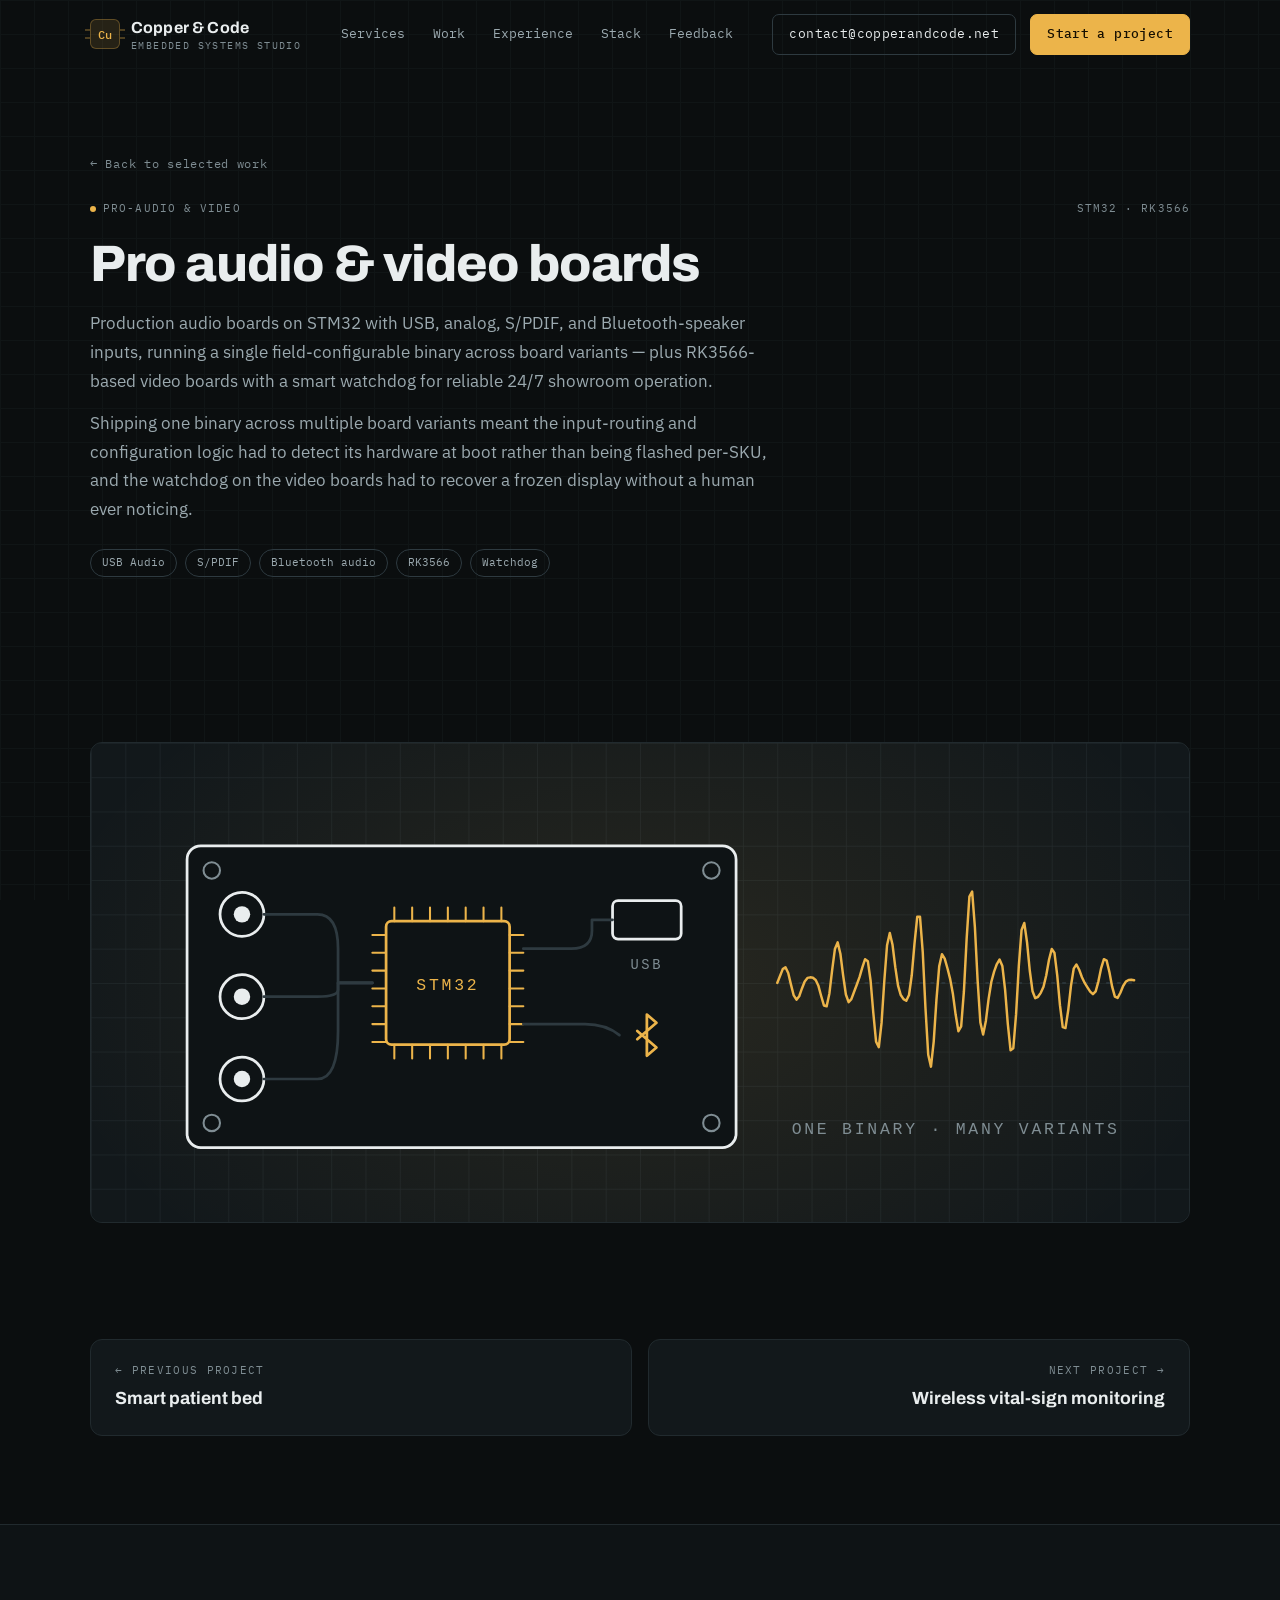
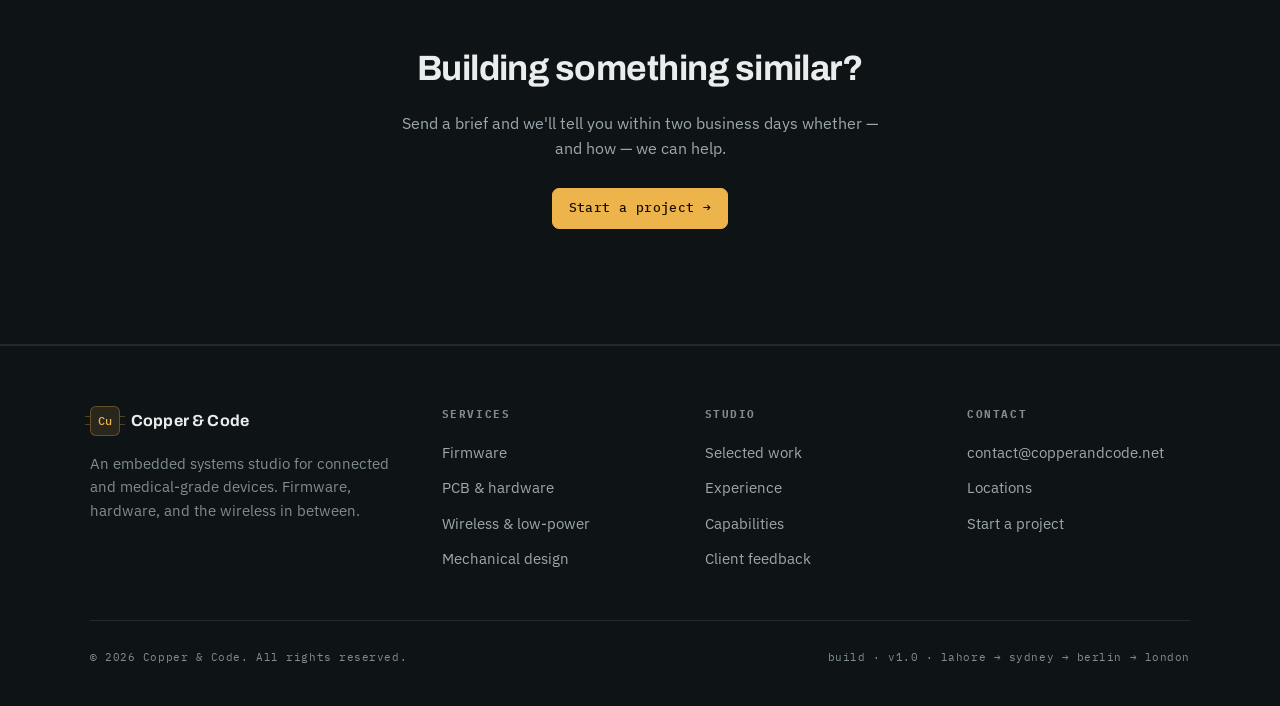
==== commit 45924e84: "updated new picrures of the projects" ====
--- a/work/audio-video-boards.html
+++ b/work/audio-video-boards.html
@@ -4,7 +4,7 @@
 <meta charset="UTF-8">
 <meta name="viewport" content="width=device-width, initial-scale=1.0">
 <title>Pro Audio &amp; Video Boards — Copper &amp; Code</title>
-<meta name="description" content="Production audio boards on STM32 with USB, analog, and Bluetooth-speaker inputs, plus RK3566-based video boards for 24/7 showroom operation.">
+<meta name="description" content="Production audio boards on STM32 with USB, analog, S/PDIF, and Bluetooth-speaker inputs, plus RK3566-based video boards for 24/7 showroom operation.">
 <link rel="preconnect" href="https://fonts.googleapis.com">
 <link rel="preconnect" href="https://fonts.gstatic.com" crossorigin>
 <link href="https://fonts.googleapis.com/css2?family=Archivo:wght@500;600;700;800&family=IBM+Plex+Mono:wght@400;500&family=IBM+Plex+Sans:wght@400;500;600&display=swap" rel="stylesheet">
@@ -15,7 +15,7 @@
 <meta property="og:type" content="article">
 <meta property="og:site_name" content="Copper &amp; Code">
 <meta property="og:title" content="Pro Audio &amp; Video Boards — Copper &amp; Code">
-<meta property="og:description" content="Production audio boards on STM32 with USB, analog, and Bluetooth-speaker inputs, plus RK3566-based video boards for 24/7 showroom operation.">
+<meta property="og:description" content="Production audio boards on STM32 with USB, analog, S/PDIF, and Bluetooth-speaker inputs, plus RK3566-based video boards for 24/7 showroom operation.">
 <meta property="og:url" content="https://copperandcode.net/work/audio-video-boards.html">
 <meta property="og:image" content="https://copperandcode.net/images/og/audio-video-boards.png">
 <meta property="og:image:width" content="1200">
@@ -58,9 +58,9 @@
     <a class="detail-back reveal" href="../index.html#work">← Back to selected work</a>
     <div class="work-meta reveal"><span><span class="dot"></span>Pro-audio &amp; video</span><span>STM32 · RK3566</span></div>
     <h1 class="reveal">Pro audio &amp; video boards</h1>
-    <p class="detail-lede reveal">Production audio boards on STM32 with USB, analog, and Bluetooth-speaker inputs, running a single field-configurable binary across board variants — plus RK3566-based video boards with a smart watchdog for reliable 24/7 showroom operation.</p>
+    <p class="detail-lede reveal">Production audio boards on STM32 with USB, analog, S/PDIF, and Bluetooth-speaker inputs, running a single field-configurable binary across board variants — plus RK3566-based video boards with a smart watchdog for reliable 24/7 showroom operation.</p>
     <p class="detail-lede reveal">Shipping one binary across multiple board variants meant the input-routing and configuration logic had to detect its hardware at boot rather than being flashed per-SKU, and the watchdog on the video boards had to recover a frozen display without a human ever noticing.</p>
-    <div class="tags reveal"><span class="tag">USB Audio</span><span class="tag">Bluetooth audio</span><span class="tag">RK3566</span><span class="tag">Watchdog</span></div>
+    <div class="tags reveal"><span class="tag">USB Audio</span><span class="tag">S/PDIF</span><span class="tag">Bluetooth audio</span><span class="tag">RK3566</span><span class="tag">Watchdog</span></div>
   </div>
 </header>
 
--- a/styles.css
+++ b/styles.css
@@ -385,6 +385,11 @@
 /* only the cover illustration so far: show it as a full-width banner */
 html:not(.dev) .gallery:not(:has(.gallery-item:not(.wide):not(.no-img))) .gallery-item.wide{grid-column:1/-1;aspect-ratio:16/7}
 .gallery-item img{position:absolute;inset:0;width:100%;height:100%;object-fit:cover;display:block}
+/* PCB renders: show the whole board on its own grey backdrop instead of cropping */
+.render{background:#DFDFDF}
+.render img{object-fit:contain}
+.gallery-item.strip{grid-column:1/-1;aspect-ratio:6/1}
+.gallery-item.full{grid-column:1/-1;aspect-ratio:5/2}
 
 .detail-cta{text-align:center}
 .detail-cta h2{font-family:var(--font-display);font-weight:700;font-size:clamp(1.6rem,3vw,2.2rem);letter-spacing:-.015em}
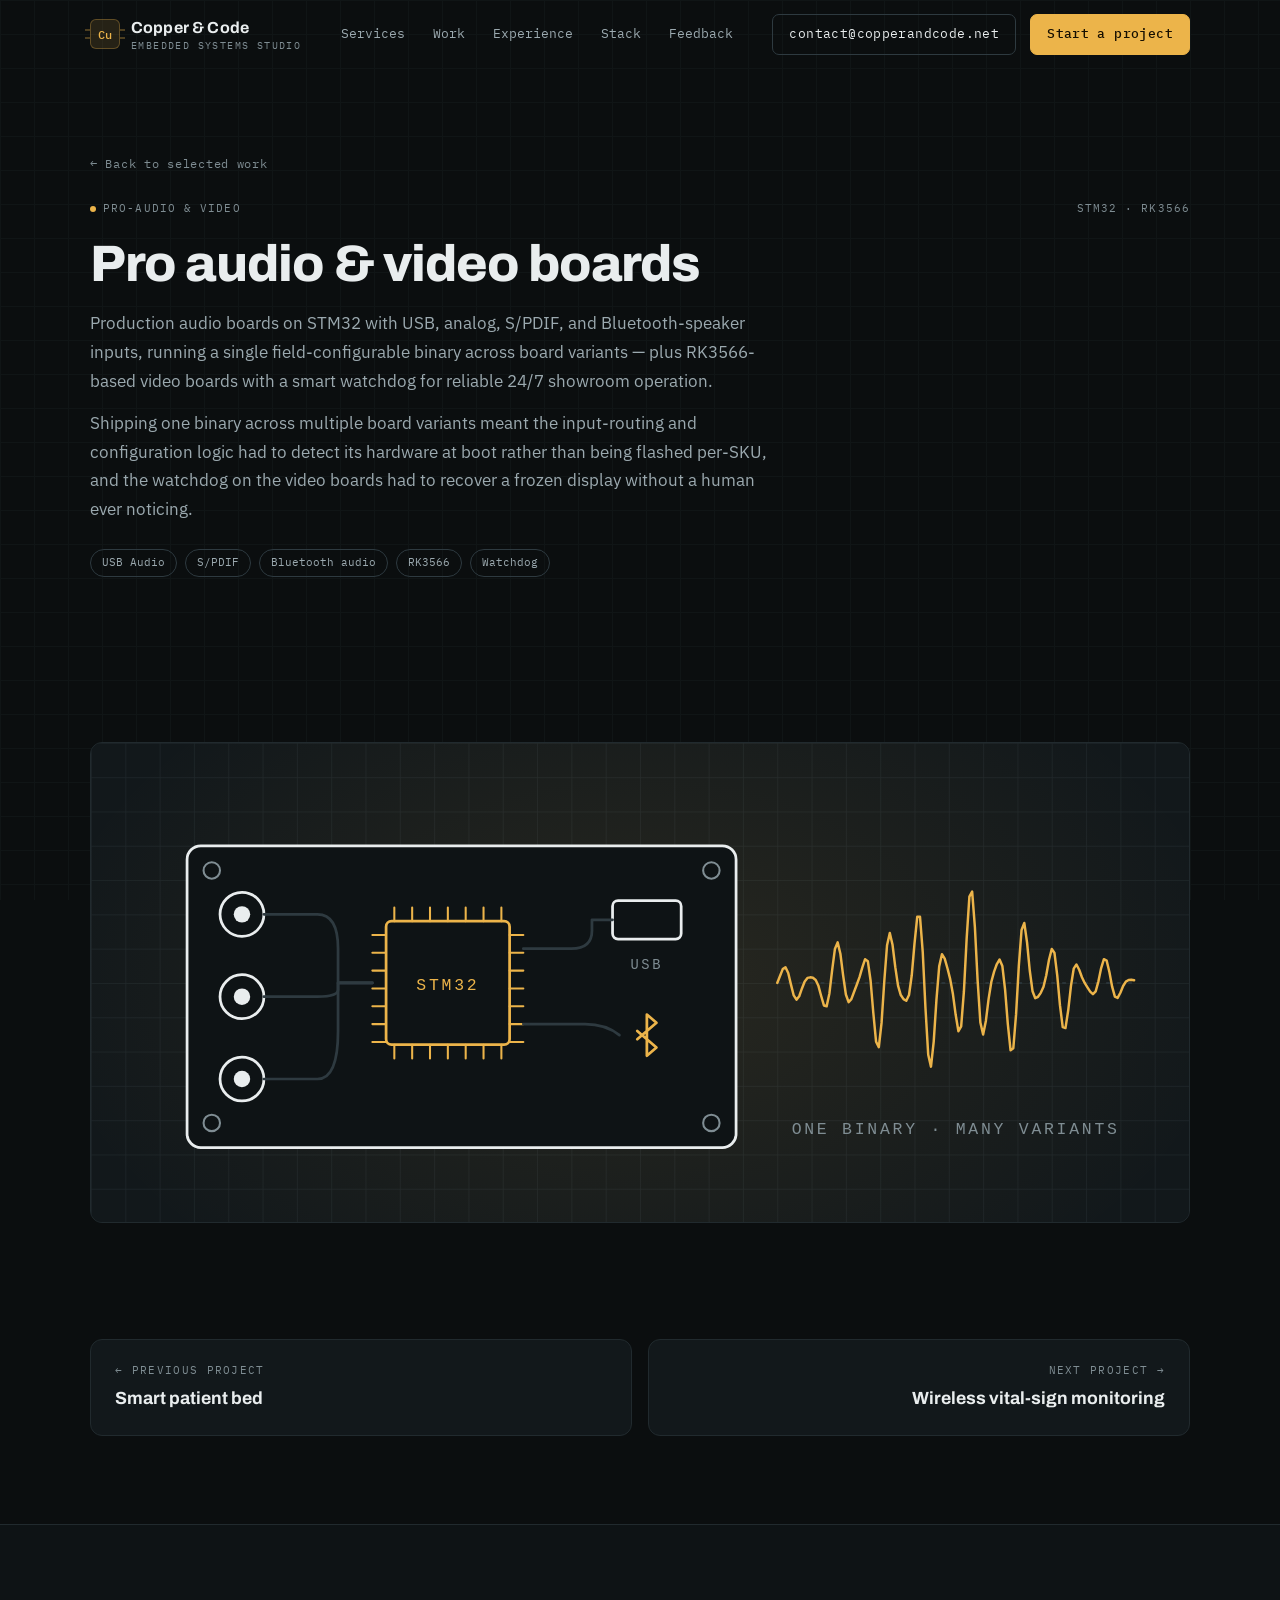
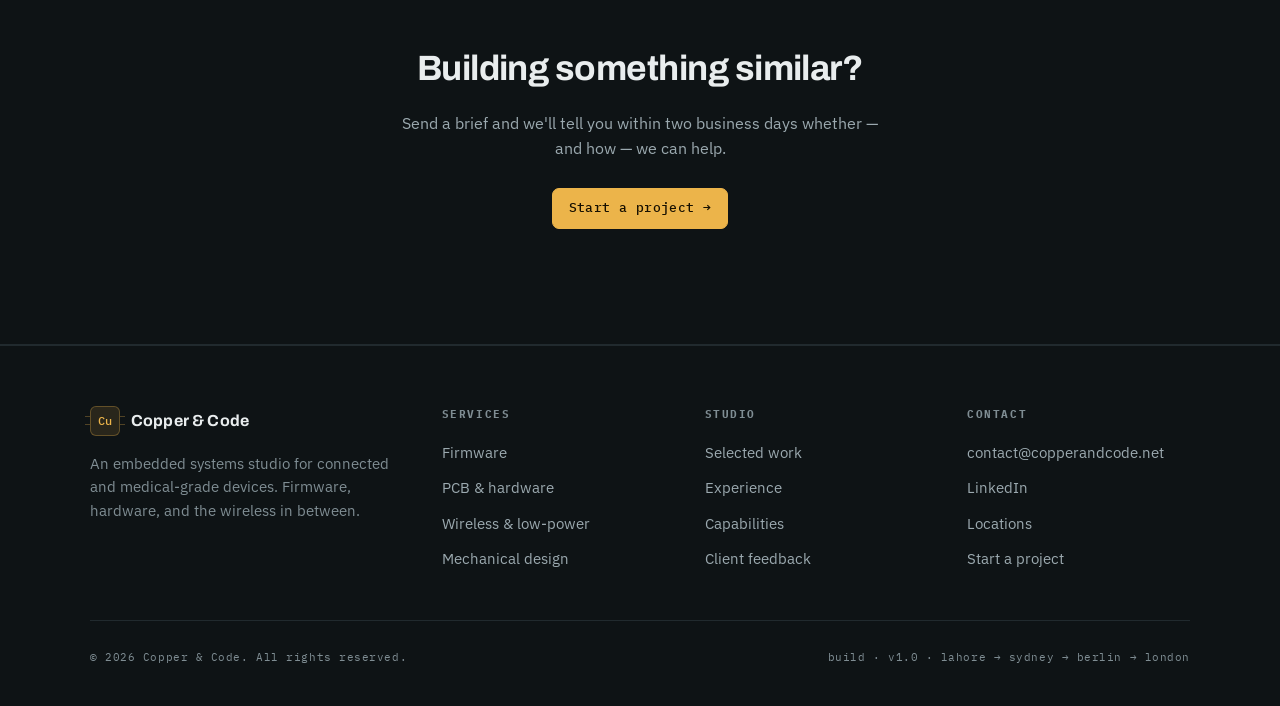
==== commit 05ac88aa: "linkedin" ====
--- a/work/audio-video-boards.html
+++ b/work/audio-video-boards.html
@@ -10,6 +10,7 @@
 <link href="https://fonts.googleapis.com/css2?family=Archivo:wght@500;600;700;800&family=IBM+Plex+Mono:wght@400;500&family=IBM+Plex+Sans:wght@400;500;600&display=swap" rel="stylesheet">
 <link rel="stylesheet" href="../styles.css">
 <link rel="icon" href="../favicon.svg" type="image/svg+xml">
+<link rel="apple-touch-icon" href="../apple-touch-icon.png">
 <link rel="canonical" href="https://copperandcode.net/work/audio-video-boards.html">
 <meta name="theme-color" content="#0B0E0F">
 <meta property="og:type" content="article">
@@ -21,6 +22,48 @@
 <meta property="og:image:width" content="1200">
 <meta property="og:image:height" content="630">
 <meta name="twitter:card" content="summary_large_image">
+<script type="application/ld+json">
+{
+  "@context": "https://schema.org",
+  "@graph": [
+    {
+      "@type": "CreativeWork",
+      "name": "Pro audio & video boards",
+      "description": "Production audio boards on STM32 with USB, analog, S/PDIF, and Bluetooth-speaker inputs, plus RK3566-based video boards for 24/7 showroom operation.",
+      "url": "https://copperandcode.net/work/audio-video-boards.html",
+      "image": "https://copperandcode.net/images/og/audio-video-boards.png",
+      "creator": {
+        "@type": "Organization",
+        "name": "Copper & Code",
+        "url": "https://copperandcode.net/"
+      }
+    },
+    {
+      "@type": "BreadcrumbList",
+      "itemListElement": [
+        {
+          "@type": "ListItem",
+          "position": 1,
+          "name": "Home",
+          "item": "https://copperandcode.net/"
+        },
+        {
+          "@type": "ListItem",
+          "position": 2,
+          "name": "Selected work",
+          "item": "https://copperandcode.net/#work"
+        },
+        {
+          "@type": "ListItem",
+          "position": 3,
+          "name": "Pro audio & video boards",
+          "item": "https://copperandcode.net/work/audio-video-boards.html"
+        }
+      ]
+    }
+  ]
+}
+</script>
 <script>document.documentElement.classList.add('js')</script>
 </head>
 <body>
@@ -132,6 +175,7 @@
         <h4>Contact</h4>
         <ul>
           <li><a href="mailto:contact@copperandcode.net">contact@copperandcode.net</a></li>
+          <li><a href="https://www.linkedin.com/company/copper-and-code/" target="_blank" rel="noopener">LinkedIn</a></li>
           <li><a href="../index.html#studio">Locations</a></li>
           <li><a href="../index.html#contact">Start a project</a></li>
         </ul>
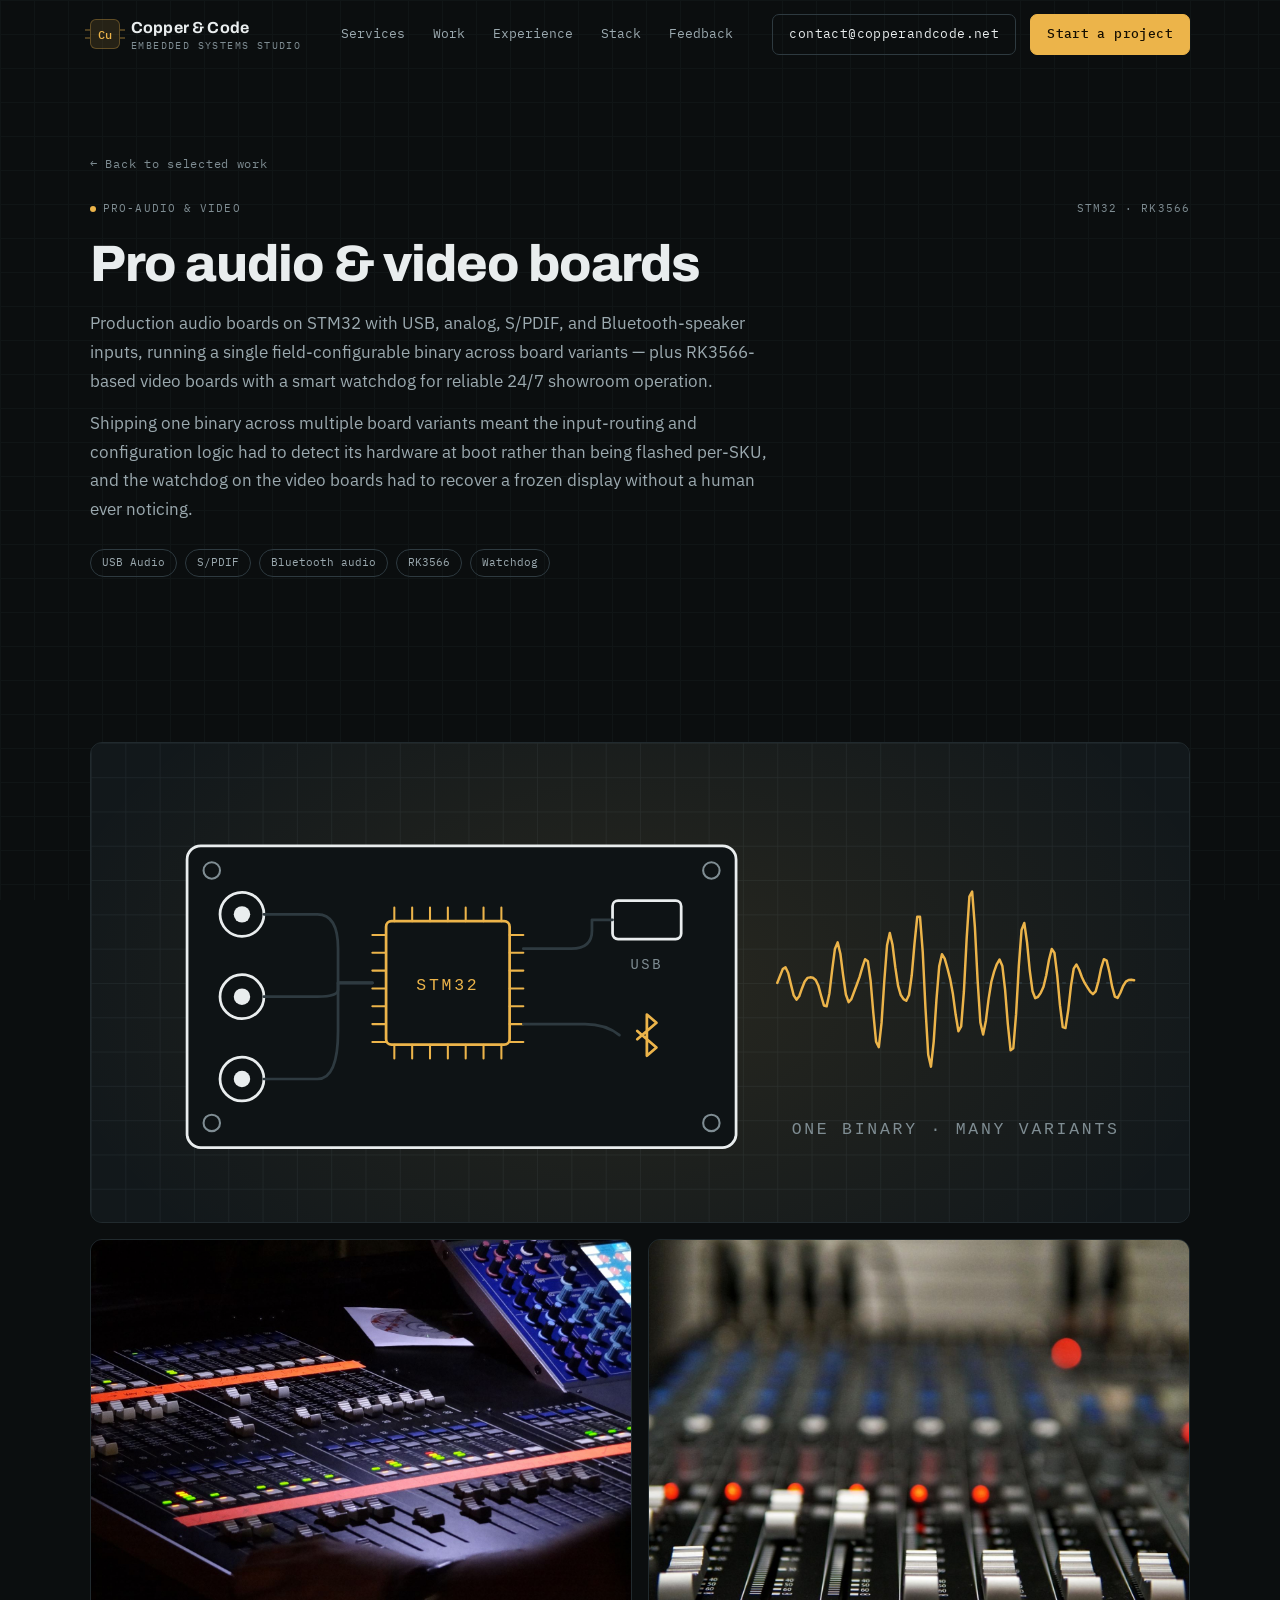
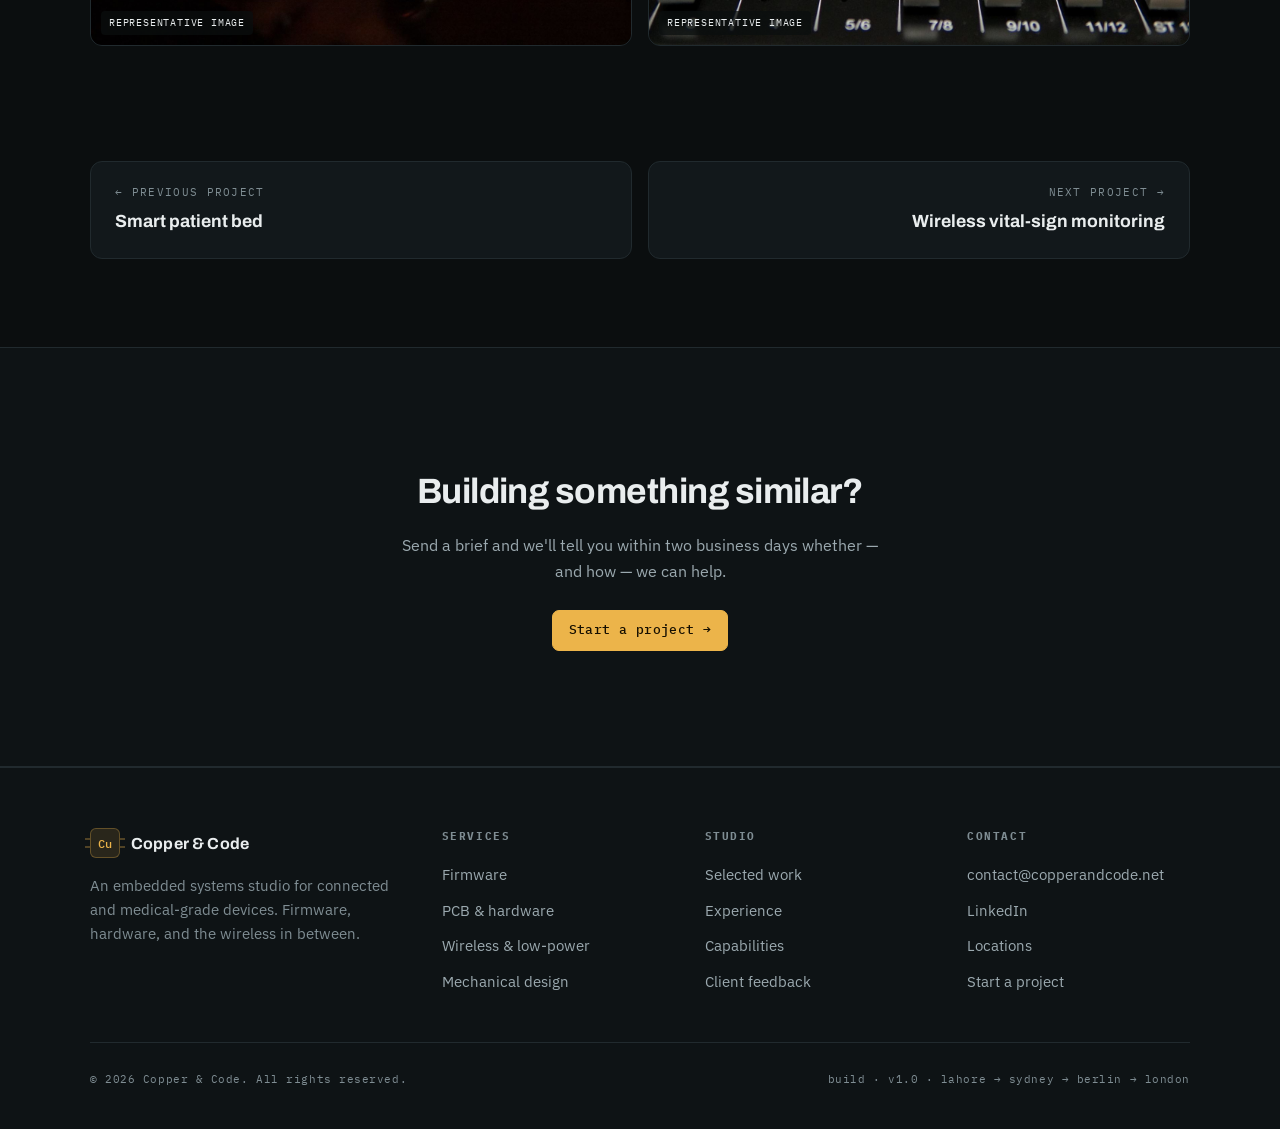
==== commit 13206a18: "new projects images" ====
--- a/work/audio-video-boards.html
+++ b/work/audio-video-boards.html
@@ -11,13 +11,13 @@
 <link rel="stylesheet" href="../styles.css">
 <link rel="icon" href="../favicon.svg" type="image/svg+xml">
 <link rel="apple-touch-icon" href="../apple-touch-icon.png">
-<link rel="canonical" href="https://copperandcode.net/work/audio-video-boards.html">
+<link rel="canonical" href="https://copperandcode.net/work/audio-video-boards">
 <meta name="theme-color" content="#0B0E0F">
 <meta property="og:type" content="article">
 <meta property="og:site_name" content="Copper &amp; Code">
 <meta property="og:title" content="Pro Audio &amp; Video Boards — Copper &amp; Code">
 <meta property="og:description" content="Production audio boards on STM32 with USB, analog, S/PDIF, and Bluetooth-speaker inputs, plus RK3566-based video boards for 24/7 showroom operation.">
-<meta property="og:url" content="https://copperandcode.net/work/audio-video-boards.html">
+<meta property="og:url" content="https://copperandcode.net/work/audio-video-boards">
 <meta property="og:image" content="https://copperandcode.net/images/og/audio-video-boards.png">
 <meta property="og:image:width" content="1200">
 <meta property="og:image:height" content="630">
@@ -30,7 +30,7 @@
       "@type": "CreativeWork",
       "name": "Pro audio & video boards",
       "description": "Production audio boards on STM32 with USB, analog, S/PDIF, and Bluetooth-speaker inputs, plus RK3566-based video boards for 24/7 showroom operation.",
-      "url": "https://copperandcode.net/work/audio-video-boards.html",
+      "url": "https://copperandcode.net/work/audio-video-boards",
       "image": "https://copperandcode.net/images/og/audio-video-boards.png",
       "creator": {
         "@type": "Organization",
@@ -57,7 +57,7 @@
           "@type": "ListItem",
           "position": 3,
           "name": "Pro audio & video boards",
-          "item": "https://copperandcode.net/work/audio-video-boards.html"
+          "item": "https://copperandcode.net/work/audio-video-boards"
         }
       ]
     }
@@ -113,17 +113,13 @@
       <div class="gallery-item wide">
         <img src="../images/audio-video-boards.svg" alt="Illustration: STM32 audio board with jacks, USB and Bluetooth" loading="lazy" onerror="this.parentNode.classList.add('no-img')">
       </div>
-      <div class="gallery-item">
-        <span class="media-hint">Drop photo at<br>images/audio-boards-2.jpg</span>
-        <img src="../images/audio-boards-2.jpg" alt="Pro audio and video boards — photo 2" loading="lazy" onerror="this.parentNode.classList.add('no-img')">
+      <div class="gallery-item half">
+        <img src="../images/stock/audio-video-boards-1.jpg" alt="Representative image: digital live-sound mixing console" loading="lazy" onerror="this.parentNode.classList.add('no-img')">
+        <span class="img-note">Representative image</span>
       </div>
-      <div class="gallery-item">
-        <span class="media-hint">Drop photo at<br>images/audio-boards-3.jpg</span>
-        <img src="../images/audio-boards-3.jpg" alt="Pro audio and video boards — photo 3" loading="lazy" onerror="this.parentNode.classList.add('no-img')">
-      </div>
-      <div class="gallery-item">
-        <span class="media-hint">Drop photo at<br>images/audio-boards-4.jpg</span>
-        <img src="../images/audio-boards-4.jpg" alt="Pro audio and video boards — photo 4" loading="lazy" onerror="this.parentNode.classList.add('no-img')">
+      <div class="gallery-item half">
+        <img src="../images/stock/audio-video-boards-2.jpg" alt="Representative image: mixer faders and level meters" loading="lazy" onerror="this.parentNode.classList.add('no-img')">
+        <span class="img-note">Representative image</span>
       </div>
     </div>
   </div>
--- a/styles.css
+++ b/styles.css
@@ -374,16 +374,22 @@
 .detail-hero .tags{margin-top:26px}
 .detail-hero .work-meta{margin-top:24px}
 
-.gallery{display:grid;grid-template-columns:repeat(3,1fr);gap:16px}
+/* 6-column grid: items take a third (2), wide two thirds (4), half a row (3) */
+.gallery{display:grid;grid-template-columns:repeat(6,1fr);gap:16px}
 .gallery-item{
-  position:relative;aspect-ratio:4/3;border-radius:12px;overflow:hidden;
+  position:relative;aspect-ratio:4/3;border-radius:12px;overflow:hidden;grid-column:span 2;
   background:var(--panel-2);border:1px solid var(--line);display:grid;place-items:center;
   background-image:repeating-linear-gradient(45deg,transparent 0 10px,rgba(46,58,64,.18) 10px 11px);
 }
-.gallery-item.wide{grid-column:span 2;aspect-ratio:8/5}
+.gallery-item.wide{grid-column:span 4;aspect-ratio:8/5}
+.gallery-item.half{grid-column:span 3}
 html:not(.dev) .gallery-section:not(:has(.gallery-item:not(.no-img))){display:none}
-/* only the cover illustration so far: show it as a full-width banner */
-html:not(.dev) .gallery:not(:has(.gallery-item:not(.wide):not(.no-img))) .gallery-item.wide{grid-column:1/-1;aspect-ratio:16/7}
+/* nothing beside the cover illustration: show it as a full-width banner */
+.gallery:not(:has(.gallery-item:not(.wide):not(.half):not(.no-img))) .gallery-item.wide{grid-column:1/-1;aspect-ratio:16/7}
+.img-note{
+  position:absolute;left:10px;bottom:10px;font-family:var(--font-mono);font-size:10px;letter-spacing:.08em;
+  text-transform:uppercase;color:#E9EDEE;background:rgba(11,14,15,.72);padding:4px 8px;border-radius:4px;
+}
 .gallery-item img{position:absolute;inset:0;width:100%;height:100%;object-fit:cover;display:block}
 /* PCB renders: show the whole board on its own grey backdrop instead of cropping */
 .render{background:#DFDFDF}
@@ -407,6 +413,7 @@
 
 @media(max-width:900px){
   .gallery{grid-template-columns:1fr 1fr}
+  .gallery-item,.gallery-item.half{grid-column:span 1}
   .gallery-item.wide{grid-column:span 2}
 }
 @media(max-width:560px){
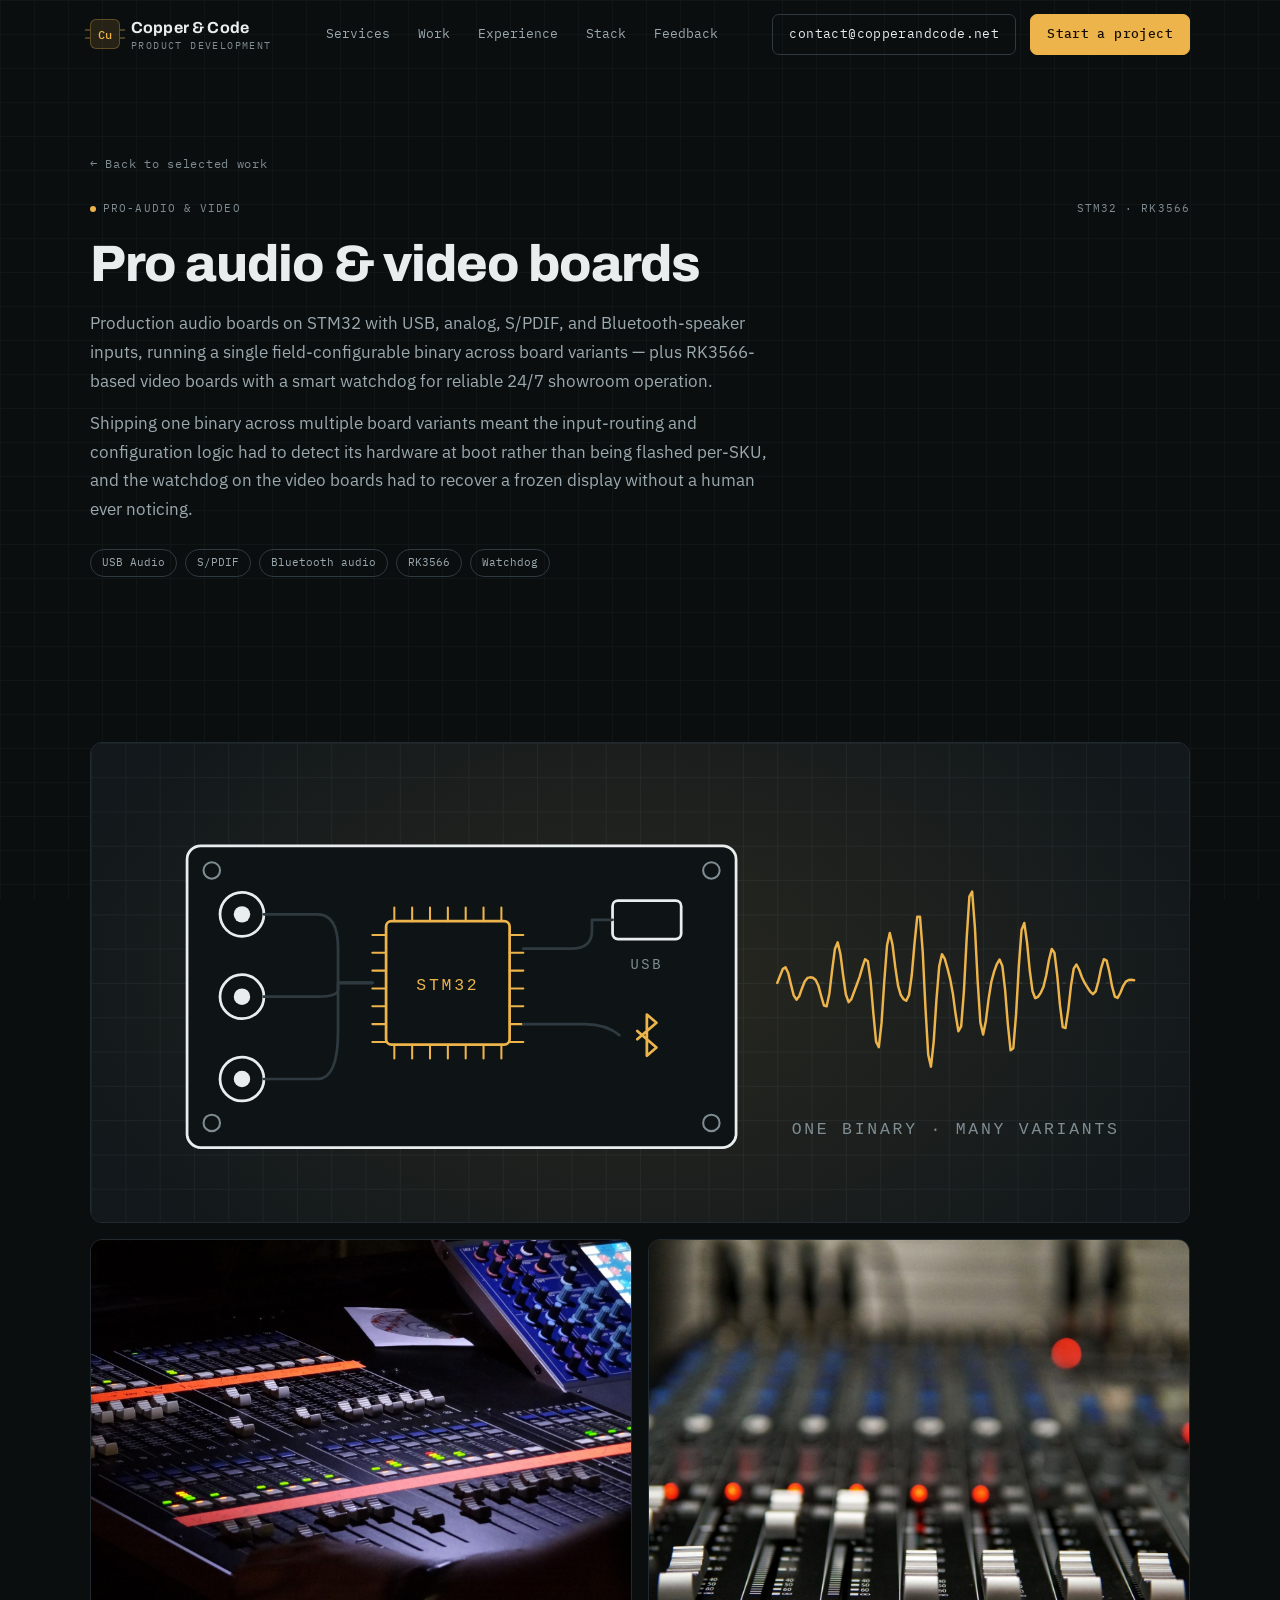
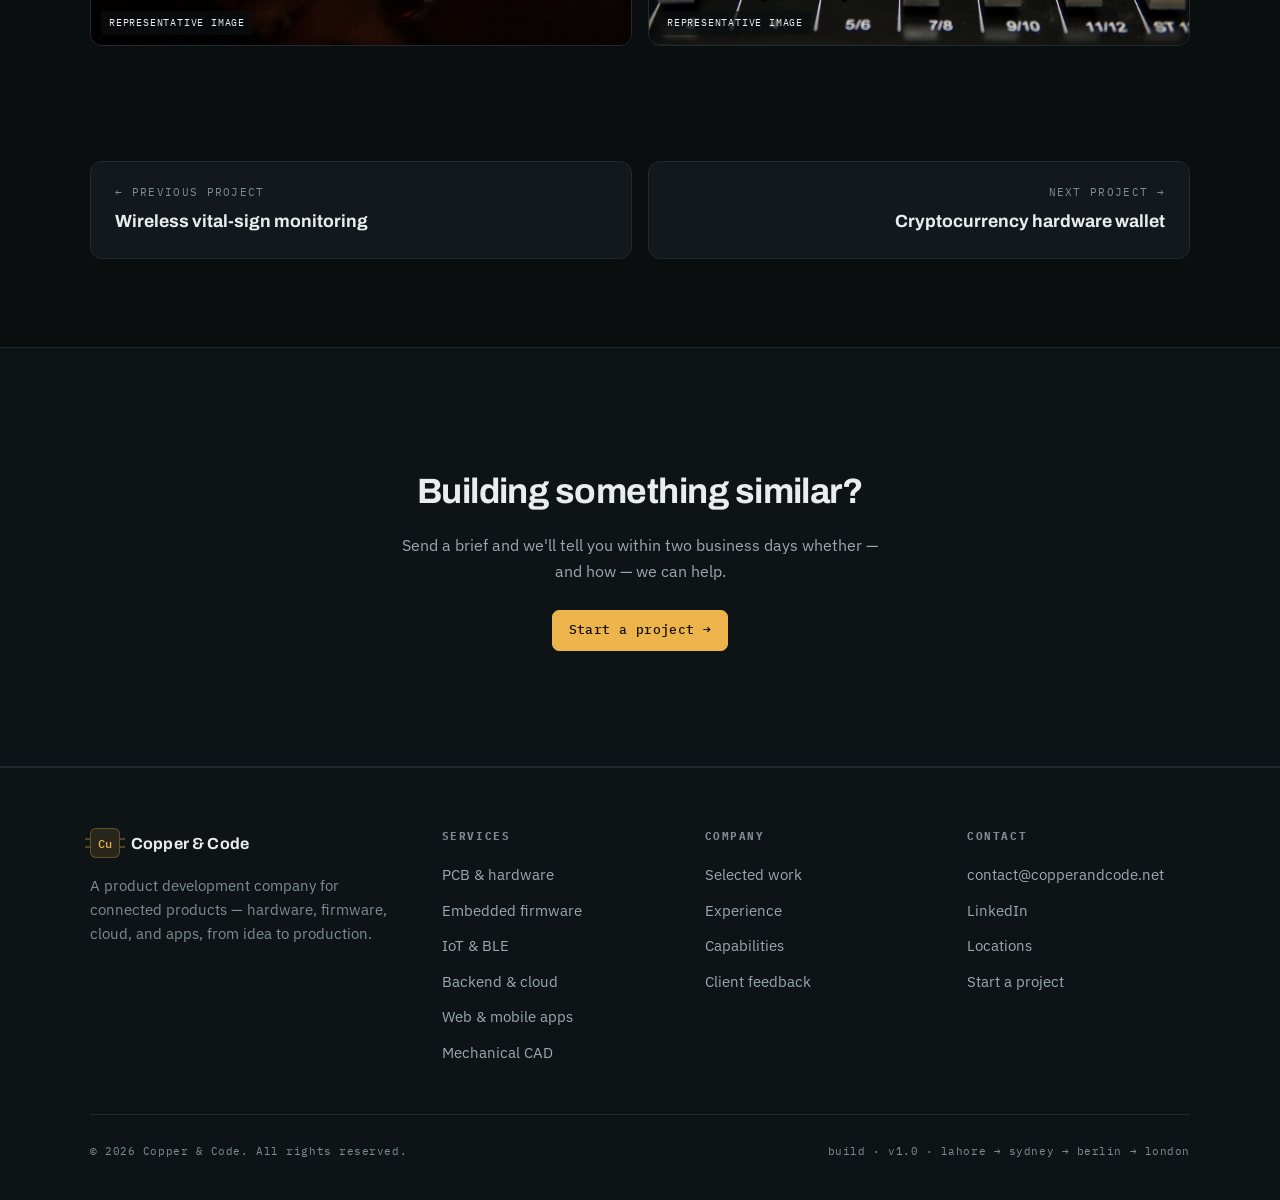
==== commit c08a638f: "seo optimization" ====
--- a/work/audio-video-boards.html
+++ b/work/audio-video-boards.html
@@ -74,7 +74,7 @@
   <div class="nav-inner">
     <a href="../index.html#top" class="brand">
       <span class="chip">Cu</span>
-      <span>Copper&nbsp;&amp;&nbsp;Code<small>Embedded Systems Studio</small></span>
+      <span>Copper&nbsp;&amp;&nbsp;Code<small>Product Development</small></span>
     </a>
     <div class="nav-links" id="navLinks">
       <a href="../index.html#services">Services</a>
@@ -127,8 +127,8 @@
 
 <nav class="section pager-section" aria-label="More projects">
   <div class="wrap pager">
-    <a class="prev" href="smart-patient-bed.html"><div class="pk">← Previous project</div><div class="pt">Smart patient bed</div></a>
-    <a class="next" href="vital-sign-monitoring.html"><div class="pk">Next project →</div><div class="pt">Wireless vital-sign monitoring</div></a>
+    <a class="prev" href="vital-sign-monitoring.html"><div class="pk">← Previous project</div><div class="pt">Wireless vital-sign monitoring</div></a>
+    <a class="next" href="crypto-hardware-wallet.html"><div class="pk">Next project →</div><div class="pt">Cryptocurrency hardware wallet</div></a>
   </div>
 </nav>
 
@@ -147,19 +147,21 @@
     <div class="footer-grid">
       <div class="footer-brand">
         <a href="../index.html#top" class="brand"><span class="chip">Cu</span><span>Copper&nbsp;&amp;&nbsp;Code</span></a>
-        <p>An embedded systems studio for connected and medical-grade devices. Firmware, hardware, and the wireless in between.</p>
+        <p>A product development company for connected products — hardware, firmware, cloud, and apps, from idea to production.</p>
       </div>
       <div>
         <h4>Services</h4>
         <ul>
-          <li><a href="../index.html#services">Firmware</a></li>
           <li><a href="../index.html#services">PCB &amp; hardware</a></li>
-          <li><a href="../index.html#services">Wireless &amp; low-power</a></li>
-          <li><a href="../index.html#services">Mechanical design</a></li>
+          <li><a href="../index.html#services">Embedded firmware</a></li>
+          <li><a href="../index.html#services">IoT &amp; BLE</a></li>
+          <li><a href="../index.html#services">Backend &amp; cloud</a></li>
+          <li><a href="../index.html#services">Web &amp; mobile apps</a></li>
+          <li><a href="../index.html#services">Mechanical CAD</a></li>
         </ul>
       </div>
       <div>
-        <h4>Studio</h4>
+        <h4>Company</h4>
         <ul>
           <li><a href="../index.html#work">Selected work</a></li>
           <li><a href="../index.html#experience">Experience</a></li>
--- a/styles.css
+++ b/styles.css
@@ -163,7 +163,7 @@
 .sec-head .lede{color:var(--mist-2);max-width:44ch;font-size:1rem}
 
 /* ---------- SERVICES ---------- */
-.svc-grid{display:grid;grid-template-columns:repeat(2,1fr);gap:1px;background:var(--line);border:1px solid var(--line);border-radius:14px;overflow:hidden}
+.svc-grid{display:grid;grid-template-columns:repeat(3,1fr);gap:1px;background:var(--line);border:1px solid var(--line);border-radius:14px;overflow:hidden}
 .svc{background:var(--panel);padding:clamp(26px,3vw,40px);transition:background .25s ease;position:relative}
 .svc:hover{background:var(--panel-2)}
 .svc:hover .svc-ref{color:var(--gold);border-color:var(--gold-line)}
@@ -171,6 +171,7 @@
 .svc-ref{font-family:var(--font-mono);font-size:12px;color:var(--mist);border:1px solid var(--line-2);border-radius:5px;padding:3px 8px;transition:.25s}
 .svc h3{font-family:var(--font-display);font-weight:700;font-size:1.3rem;letter-spacing:-.01em}
 .svc p{color:var(--mist-2);font-size:.97rem;margin-bottom:20px}
+@media(max-width:1100px){.svc-grid{grid-template-columns:repeat(2,1fr)}}
 .tags{display:flex;flex-wrap:wrap;gap:8px}
 .tag{font-family:var(--font-mono);font-size:11px;color:var(--mist-2);border:1px solid var(--line-2);border-radius:20px;padding:4px 11px}
 
